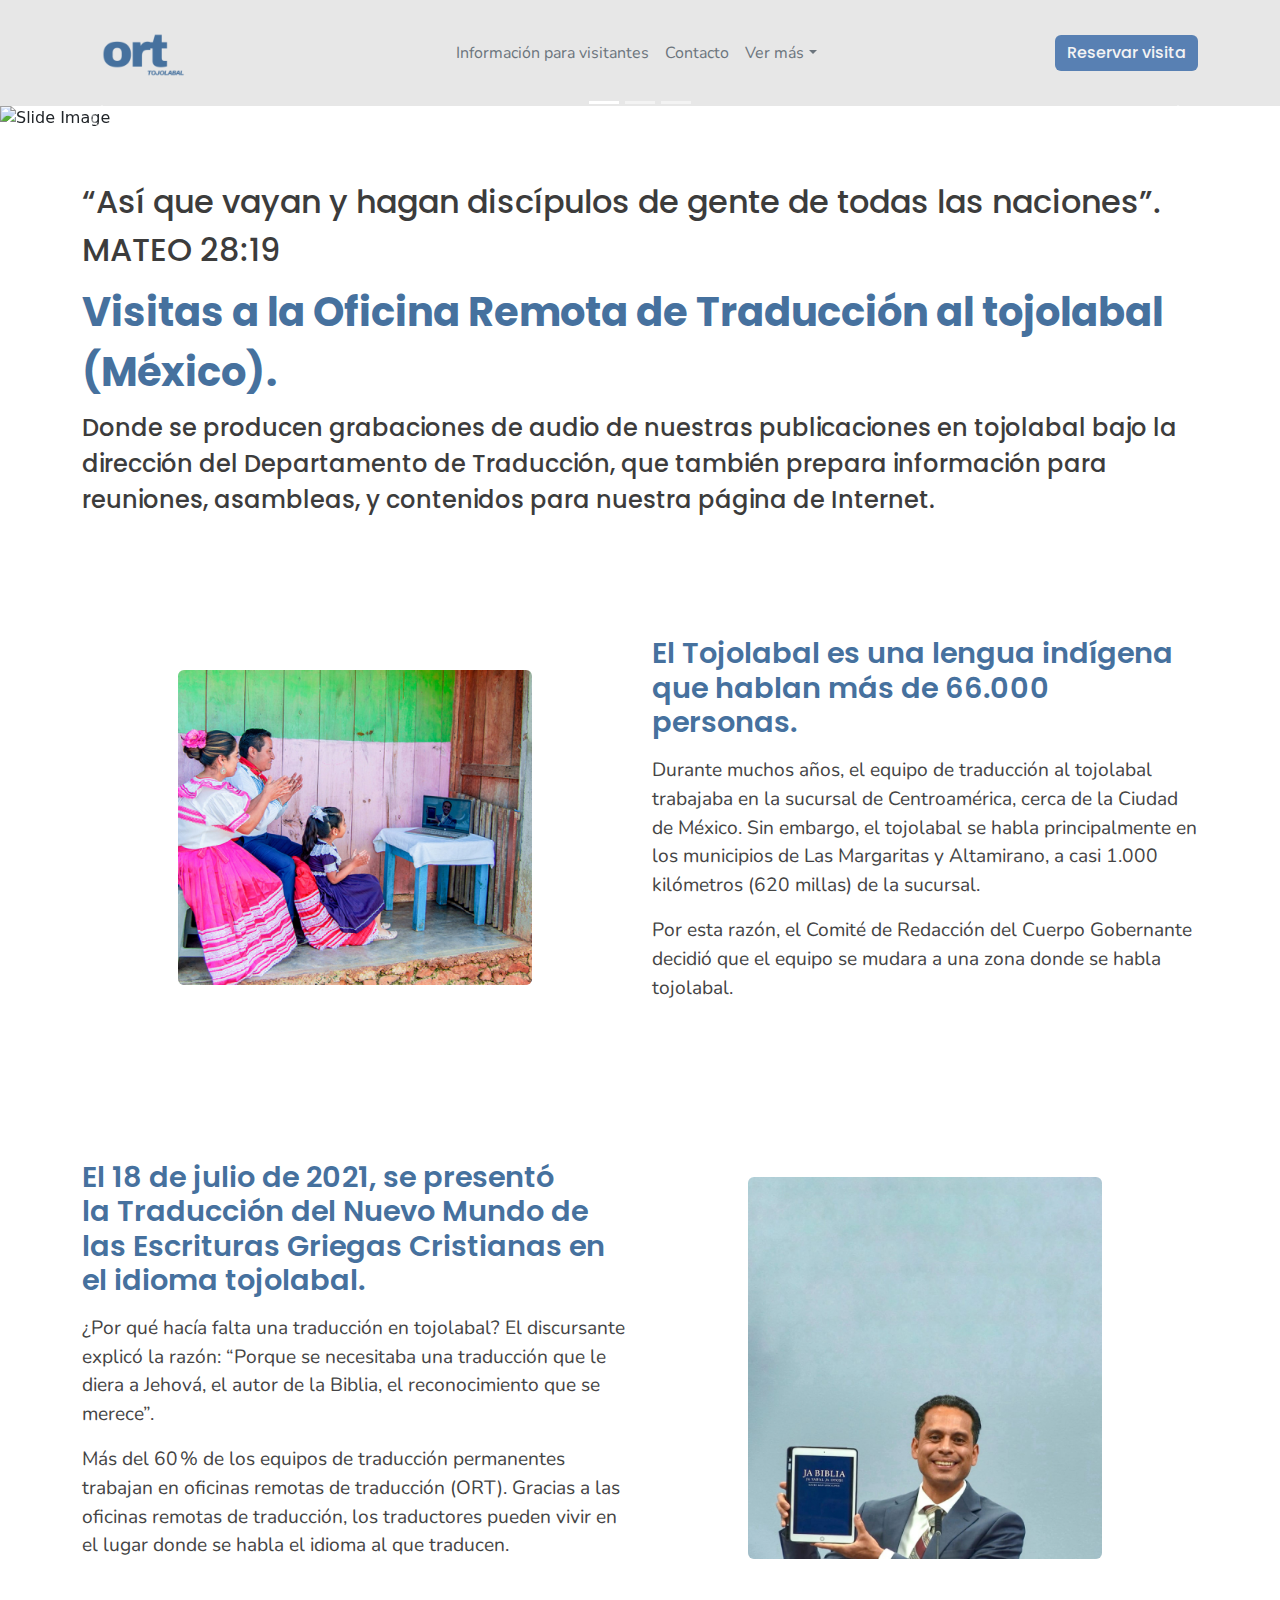
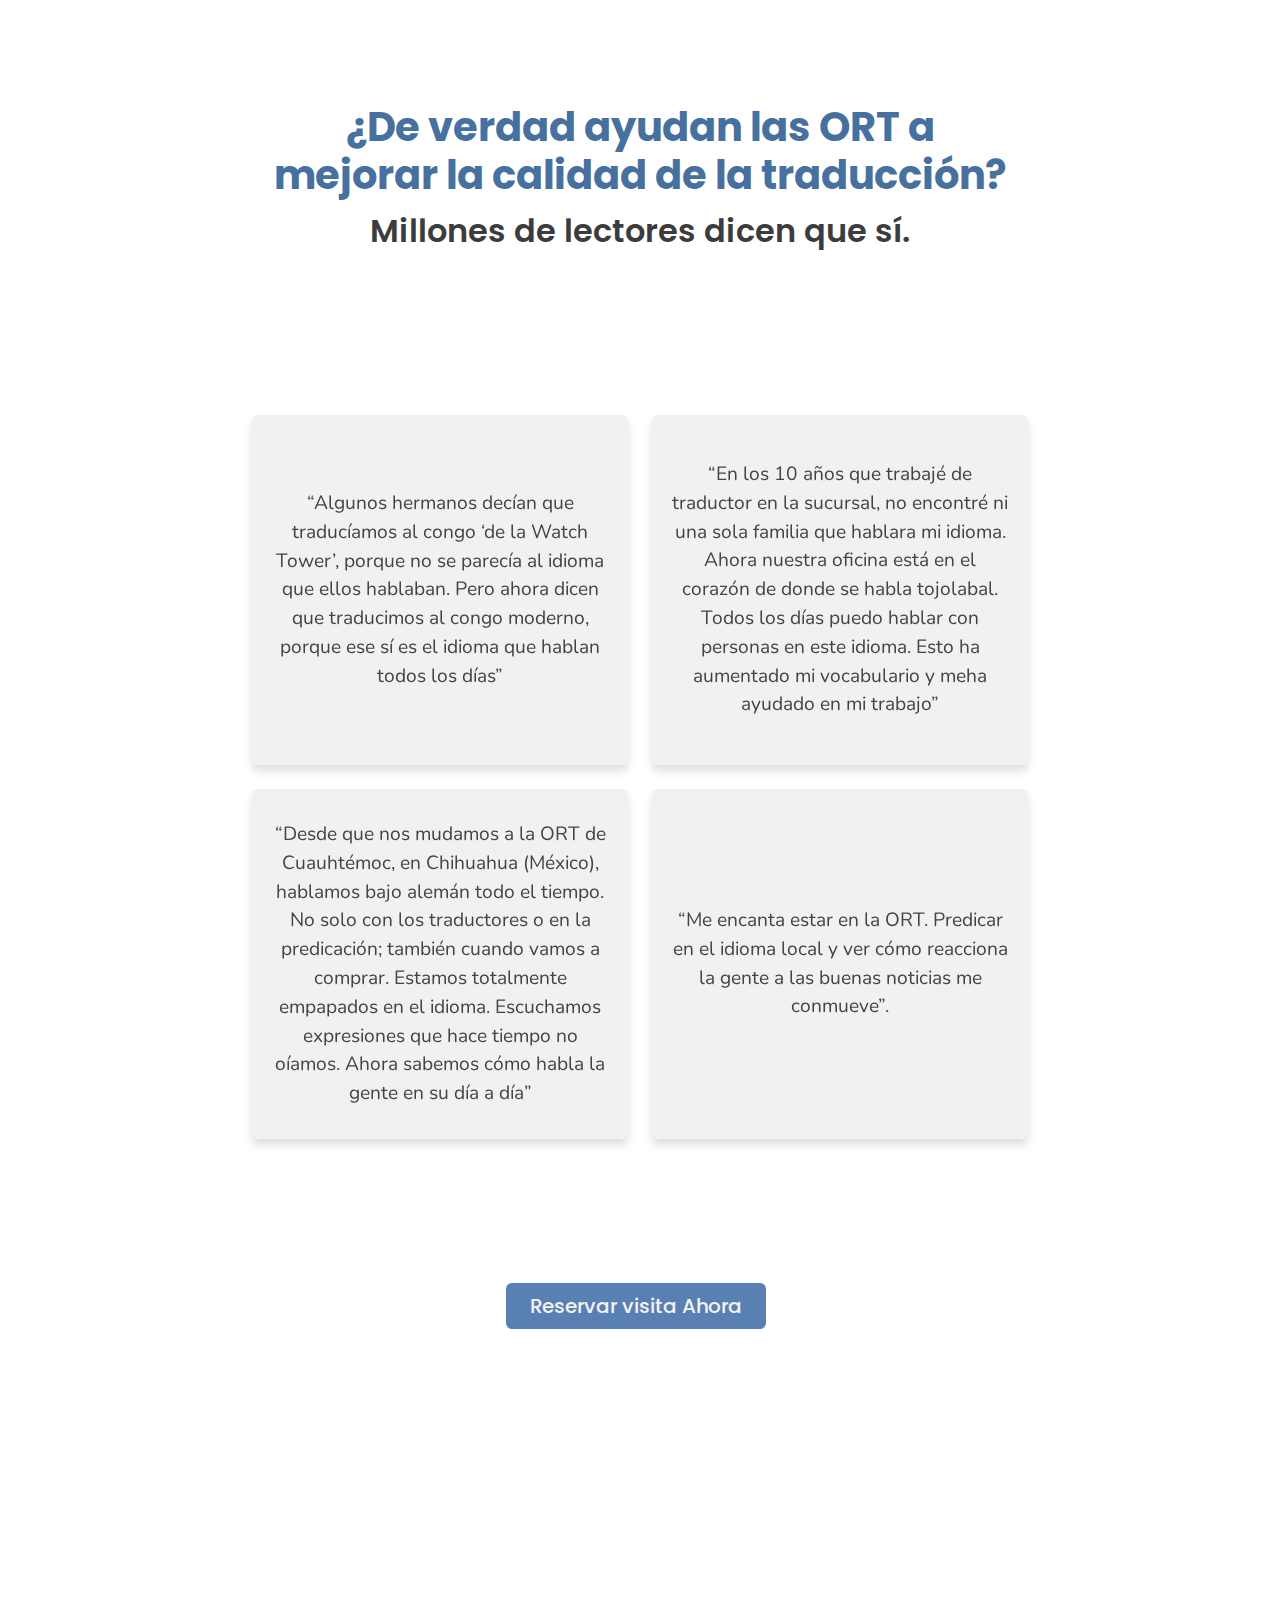
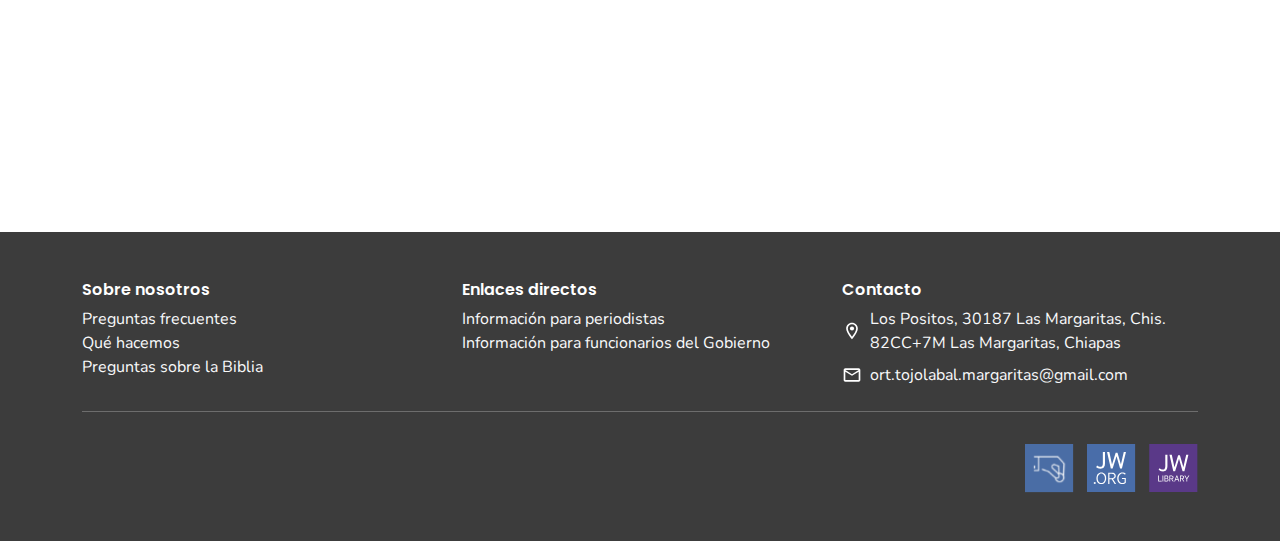
==== index.html @ 7aea8c4b "Add files via upload" ====
<!DOCTYPE html>
<html data-bs-theme="light" lang="es-mx">

<head>
    <meta charset="utf-8">
    <meta name="viewport" content="width=device-width, initial-scale=1.0, shrink-to-fit=no">
    <title>ort-tojolabal</title>
    <link rel="stylesheet" href="assets/bootstrap/css/bootstrap.min.css">
    <link rel="stylesheet" href="assets/css/Hero-Clean-images.css">
    <link rel="stylesheet" href="assets/css/Lightbox-Gallery-baguetteBox.min.css">
    <link rel="stylesheet" href="assets/css/Navbar-Centered-Links-icons.css">
    <link rel="stylesheet" href="assets/css/style.css">
    <link rel="preconnect" href="https://fonts.googleapis.com">
    <link rel="preconnect" href="https://fonts.gstatic.com" crossorigin>
    <link href="https://fonts.googleapis.com/css2?family=Poppins&display=swap" rel="stylesheet">
    <link href="https://fonts.googleapis.com/css2?family=Nunito:ital,wght@0,200..1000;1,200..1000&display=swap" rel="stylesheet">
</head>

<body>

    <nav class="navbar navbar-expand-lg navbar-light" style="background-color: #e7e7e7;">
        <div class="container">
            <a class="navbar-brand d-flex align-items-center" href="index.html">
                <img src="assets/img/logotj.png" alt="" width="120" height="80">
            </a>
            <button data-bs-toggle="collapse" class="navbar-toggler" data-bs-target="#navcol-3">
                <span class="visually-hidden">Toggle navigation</span>
                <span class="navbar-toggler-icon"></span>
            </button>
            <div class="collapse navbar-collapse" id="navcol-3">
                <ul class="navbar-nav mx-auto">
                    <li class="nav-item">
                        <a class="nav-link text-secondary" href="informacion.html">Información para visitantes</a>
                    </li>
                    <li class="nav-item"><a class="nav-link text-secondary" href="#contacto">Contacto</a></li>
                    <li class="nav-item dropdown"><a class="dropdown-toggle nav-link text-secondary" aria-expanded="false" data-bs-toggle="dropdown" href="mas.html">Ver más</a>
                        <div class="dropdown-menu">
                            <a class="dropdown-item text-secondary" href="mas.html">Fotos</a>
                            <a class="dropdown-item text-secondary" href="mas.html">Videos</a>
                        </div>
                    </li>
                    
                </ul>
                <a class="btn btn-primary btncss" role="button" href="https://forms.gle/vn2BjQ1gZtzSnFsu7">Reservar visita</a>
            </div>
        </div>
    </nav>

    <div class="carousel slide" data-bs-ride="false" id="carousel-1">
        <div class="carousel-inner">
            <div class="carousel-item active"><img class="w-100 d-block" src="assets/img/banner.svg" alt="Slide Image"></div>
            <div class="carousel-item"><img class="w-100 d-block" src="assets/img/banner3.svg" alt="Slide Image"></div>
            <div class="carousel-item"><img class="w-100 d-block" src="assets/img/banner2.svg" alt="Slide Image"></div>
        </div>
        <div>
            <a class="carousel-control-prev" href="#carousel-1" role="button" data-bs-slide="prev">
                <span class="carousel-control-prev-icon"></span>
                <span class="visually-hidden">Previous</span></a>
                <a class="carousel-control-next" href="#carousel-1" role="button" data-bs-slide="next">
                    <span class="carousel-control-next-icon"></span>
                    <span class="visually-hidden">Next</span>
                </a>
            </div>
        <div class="carousel-indicators">
            <button type="button" data-bs-target="#carousel-1" data-bs-slide-to="0" class="active"></button> 
            <button type="button" data-bs-target="#carousel-1" data-bs-slide-to="1"></button> 
            <button type="button" data-bs-target="#carousel-1" data-bs-slide-to="2"></button>
        </div>
    </div>

    <section class="py-4 py-xl-5">
        <div class="container">
            <div class="text-center">
                <p class="mb-2 txt2" style="text-align: left;">“Así que vayan y hagan discípulos de gente de todas las naciones”. MATEO 28:19</p>
                <p class="mb-2 texto1" style="text-align: left;">Visitas a la Oficina Remota de Traducción al tojolabal (México).</p>
                <p class="mb-2 txt3" style="text-align: left;">Donde se producen grabaciones de audio de nuestras publicaciones en tojolabal bajo la dirección del Departamento de Traducción, que también prepara información para reuniones, asambleas, y contenidos para nuestra página de Internet.</p>
            </div>
        </div>
    </section>

    <div class="container">
        <div class="row gy-4 gy-md-0">
            <div class="col-md-6">
                <div class="p-xl-5 m-xl-5">
                    <img class="rounded img-fluid w-100 fit-cover" style="min-height: 300px;" src="assets/img/img1.jpg">
                </div>
            </div>
            <div class="col-md-6 d-md-flex align-items-md-center">
                <div>
                    <h2 class="parr1">El Tojolabal es una lengua indígena que hablan más de 66.000 personas.</h2>
                    <p class="my-3 parr2">Durante muchos años, el equipo de traducción al tojolabal trabajaba en la sucursal de Centroamérica, cerca de la Ciudad de México. Sin embargo, el tojolabal se habla principalmente en los municipios de Las Margaritas y Altamirano, a casi 1.000 kilómetros (620 millas) de la sucursal.</p>
                    <p class="my-3 parr2">Por esta razón, el Comité de Redacción del Cuerpo Gobernante decidió que el equipo se mudara a una zona donde se habla tojolabal.</p>
                </div>
            </div>
        </div>
    </div>

    <div class="container">
        <div class="row gy-4 gy-md-0">
            <div class="col-md-6 d-md-flex align-items-md-center">
                <div>
                    <h2 class="parr1">El 18 de julio de 2021, se presentó la&nbsp;Traducción del Nuevo Mundo de las Escrituras Griegas Cristianas&nbsp;en el idioma tojolabal.</h2>
                    <p class="my-3 parr2">¿Por qué hacía falta una traducción en tojolabal? El discursante explicó la razón: “Porque se necesitaba una traducción que le diera a Jehová, el autor de la Biblia, el reconocimiento que se merece”.</p>
                    <p class="my-3 parr2">Más del 60 % de los equipos de traducción permanentes trabajan en oficinas remotas de traducción (ORT). Gracias a las oficinas remotas de traducción, los traductores pueden vivir en el lugar donde se habla el idioma al que traducen.</p>
                </div>
            </div>
            <div class="col-md-6">
                <div class="p-xl-5 m-xl-5">
                    <img class="rounded img-fluid w-100 fit-cover" style="min-height: 300px;" src="assets/img/img2.jpg">
                </div>
            </div>
        </div>
    </div>

    <section class="position-relative py-4 py-xl-5">
        <div class="container">
            <div class="row mb-5">
                <div class="col-md-8 text-center mx-auto">
                    <h2 class="texto1">¿De verdad ayudan las ORT a mejorar la calidad de la traducción?</h2>
                    <p class="subt1">Millones de lectores dicen que sí.</p>
                </div>
            </div>
        </div>
    </section>

    <div class="container d-flex flex-column align-items-center py-4 py-xl-5">
        <div class="row gy-4 row-cols-1 row-cols-md-2 w-100" style="max-width: 800px;">
            <div class="col order-md-first">
                <div class="card">
                    <div class="card-body">
                        <p class="card-text txtcard position-relative top-50 start-50 translate-middle">“Algunos hermanos decían que traducíamos al congo ‘de la Watch Tower’, porque no se parecía al idioma que ellos hablaban. Pero ahora dicen que traducimos al congo moderno, porque ese sí es el idioma que hablan todos los días”</p>
                    </div>
                </div>
            </div>
            <div class="col d-md-flex order-first justify-content-md-start align-items-md-end order-md-1">
                <div class="card">
                    <div class="card-body">
                        <p class="card-text txtcard position-relative top-50 start-50 translate-middle">“En los 10 años que trabajé de traductor en la sucursal, no encontré ni una sola familia que hablara mi idioma. Ahora nuestra oficina está en el corazón de donde se habla tojolabal. Todos los días puedo hablar con personas en este idioma. Esto ha aumentado mi vocabulario y meha ayudado en mi trabajo”</p>
                    </div>
                </div>
            </div>
            <div class="col order-md-2">
                <div class="card">
                    <div class="card-body">
                        <p class="card-text txtcard position-relative top-50 start-50 translate-middle">“Desde que nos mudamos a la ORT de Cuauhtémoc, en Chihuahua (México), hablamos bajo alemán todo el tiempo. No solo con los traductores o en la predicación; también cuando vamos a comprar. Estamos totalmente empapados en el idioma. Escuchamos expresiones que hace tiempo no oíamos. Ahora sabemos cómo habla la gente en su día a día”</p>
                    </div>
                </div>
            </div>
            <div class="col order-md-2">
                <div class="card">
                    <div class="card-body">
                        <p class="card-text txtcard position-relative top-50 start-50 translate-middle">“Me encanta estar en la ORT. Predicar en el idioma local y ver cómo reacciona la gente a las buenas noticias me conmueve”.</p>
                    </div>
                </div>
            </div>
        </div>
    </div>

    <section class="py-4 py-xl-5">
        <div class="container">
            <div class="text-center p-4 p-lg-5">
                <a class="btn btn-primary fs-5 me-2 py-2 px-4 btncss" role="button" href="https://forms.gle/vn2BjQ1gZtzSnFsu7">Reservar visita Ahora</a>
            </div>
        </div>
    </section>
    
    <iframe src="https://www.google.com/maps/embed?pb=!1m18!1m12!1m3!1d3829.045175437023!2d-91.98088482459173!3d16.320635832657917!2m3!1f0!2f0!3f0!3m2!1i1024!2i768!4f13.1!3m3!1m2!1s0x858d25b624fb3589%3A0xff33d7f2690a8cc7!2sJw.%20Org%20Centro%20de%20traducci%C3%B3n%20remota!5e0!3m2!1ses-419!2smx!4v1721771677717!5m2!1ses-419!2smx" width="100%" height="400" style="border:0;" allowfullscreen="" loading="lazy" referrerpolicy="no-referrer-when-downgrade"></iframe>

    <footer id="contacto" style="background-color: #3C3C3C;" class="text-white">
        <div class="container py-4 py-lg-5">
            <div class="row row-cols-1 row-cols-lg-3">
                <div class="col">
                    <h3 class="fs-6 ft">Sobre nosotros</h3>
                    <ul class="list-unstyled">
                        <li><a class="link-light" href="https://www.jw.org/es/testigos-de-jehov%C3%A1/preguntas-frecuentes/">Preguntas frecuentes</a></li>
                        <li><a class="link-light" href="https://www.jw.org/es/testigos-de-jehov%C3%A1/qui%C3%A9nes-somos-y-qu%C3%A9-hacemos/">Qué hacemos</a></li>
                        <li><a class="link-light" href="https://www.jw.org/es/ense%C3%B1anzas-b%C3%ADblicas/preguntas/">Preguntas sobre la&nbsp;Biblia</a></li>
                    </ul>
                </div>
                <div class="col">
                    <h3 class="fs-6 ft">Enlaces directos</h3>
                    <ul class="list-unstyled">
                        <li><a class="link-light" href="https://www.jw.org/es/informacion-para-periodistas/">Información para periodistas</a></li>
                        <li><a class="link-light" href="https://www.jw.org/es/legal/">Información para funcionarios del Gobierno</a></li>
                    </ul>
                </div>
                <div class="col">
                    <h3 class="fs-6 ft">Contacto</h3>
                    <div class="d-flex align-items-center mb-2">
                        <span class="d-flex justify-content-center align-items-center me-2 ">
                            <svg xmlns="http://www.w3.org/2000/svg" height="1em" viewBox="0 0 24 24" width="1em" fill="currentColor" class="fs-5">
                                <path d="M0 0h24v24H0V0z" fill="none"></path>
                                <path d="M12 2C8.13 2 5 5.13 5 9c0 5.25 7 13 7 13s7-7.75 7-13c0-3.87-3.13-7-7-7zM7 9c0-2.76 2.24-5 5-5s5 2.24 5 5c0 2.88-2.88 7.19-5 9.88C9.92 16.21 7 11.85 7 9z"></path>
                                <circle cx="12" cy="9" r="2.5"></circle>
                            </svg>
                        </span>
                        <a class="text-align link-light" href="https://maps.app.goo.gl/HFKCxV1KkZRqvtg29">Los Positos, 30187 Las Margaritas, Chis.<br>82CC+7M Las Margaritas, Chiapas</a>
                    </div>
                    <div class="d-flex align-items-center mb-2">
                        <span class="d-flex justify-content-center align-items-center me-2">
                            <svg xmlns="http://www.w3.org/2000/svg" height="1em" viewBox="0 0 24 24" width="1em" fill="currentColor" class="fs-5">
                                <path d="M0 0h24v24H0V0z" fill="none"></path>
                                <path d="M22 6c0-1.1-.9-2-2-2H4c-1.1 0-2 .9-2 2v12c0 1.1.9 2 2 2h16c1.1 0 2-.9 2-2V6zm-2 0l-8 5-8-5h16zm0 12H4V8l8 5 8-5v10z"></path>
                            </svg>
                        </span>
                        <a class="text-align link-light" href="#">ort.tojolabal.margaritas@gmail.com</a>
                    </div>
                </div>
            </div>
            <hr>
            <div class="d-flex justify-content-end align-items-center pt-3">
                <ul class="list-inline mb-0">
                    <li class="list-inline-item"><a href="https://donate.jw.org/ui/S/donate-home.html#/donate"><img src="assets/img/Donete.svg"></a></li>
                    <li class="list-inline-item"><a href="https://www.jw.org/es/"><img src="assets/img/JW.svg"></a></li>
                    <li class="list-inline-item"><a href="https://www.jw.org/es/ayuda-en-l%C3%ADnea/jw-library/"><img src="assets/img/jwL.svg"></a></li>
                </ul>
            </div>
        </div>
    </footer>

    <script src="assets/js/jquery.min.js"></script>
    <script src="assets/bootstrap/js/bootstrap.min.js"></script>
    <script src="assets/js/Lightbox-Gallery-baguetteBox.min.js"></script>
    <script src="assets/js/Lightbox-Gallery.js"></script>
</body>

</html>
---- assets/css/Hero-Clean-images.css ----
.fit-cover {
  object-fit: cover;
}

a {
  text-decoration: none;
  font-family: "Nunito", sans-serif;
  font-optical-sizing: auto;
  font-weight: 400;
  font-style: normal;
}
---- assets/css/Navbar-Centered-Links-icons.css ----
.bs-icon {
  --bs-icon-size: .75rem;
  display: flex;
  flex-shrink: 0;
  justify-content: center;
  align-items: center;
  font-size: var(--bs-icon-size);
  width: calc(var(--bs-icon-size) * 2);
  height: calc(var(--bs-icon-size) * 2);
  color: var(--bs-primary);
}

.bs-icon-xs {
  --bs-icon-size: 1rem;
  width: calc(var(--bs-icon-size) * 1.5);
  height: calc(var(--bs-icon-size) * 1.5);
}

.bs-icon-sm {
  --bs-icon-size: 1rem;
}

.bs-icon-md {
  --bs-icon-size: 1.5rem;
}

.bs-icon-lg {
  --bs-icon-size: 2rem;
}

.bs-icon-xl {
  --bs-icon-size: 2.5rem;
}

.bs-icon.bs-icon-primary {
  color: var(--bs-white);
  background: var(--bs-primary);
}

.bs-icon.bs-icon-primary-light {
  color: var(--bs-primary);
  background: rgba(var(--bs-primary-rgb), .2);
}

.bs-icon.bs-icon-semi-white {
  color: var(--bs-primary);
  background: rgba(255, 255, 255, .5);
}

.bs-icon.bs-icon-rounded {
  border-radius: .5rem;
}

.bs-icon.bs-icon-circle {
  border-radius: 50%;
}
---- assets/css/style.css ----
.texto1{
    font-family: "Poppins", sans-serif;
    font-weight: bold;
    font-style: normal;
    color: #46719E;
    font-size: 2.5rem;
}

.btncss{
    background-color: #5880B3;
    color: #F3F3F3;
    font-family: "Poppins", sans-serif;
    font-weight: 500;
    font-style: normal;
    border: none;
}

.txt2{
    font-family: "Poppins", sans-serif;
    font-weight: 500;
    font-style: normal;
    color: #3C3C3C;
    font-size: 2.0rem;
}

.txt3{
    font-family: "Poppins", sans-serif;
    font-weight: 500;
    font-style: normal;
    color: #3C3C3C;
    font-size: 1.5rem; 
}

.parr1{
    font-family: "Poppins", sans-serif;
    font-weight: 600;
    font-style: normal;
    color: #46719E;
    font-size: 1.8rem;
}

.parr2{
    font-family: "Nunito", sans-serif;
    font-optical-sizing: auto;
    font-weight: 400;
    font-style: normal;
    color: #444444;
    font-size: 1.2rem;
}

.parr3{
    font-family: "Nunito", sans-serif;
    font-optical-sizing: auto;
    font-weight: 400;
    font-style: normal;
    color: #444444;
    font-size: 1.6rem;
}

.subt1{
    font-family: "Poppins", sans-serif;
    font-weight: 600;
    font-style: normal;
    color: #3C3C3C;
    font-size: 2.0rem;
}


.txtcard{
    text-align: center;
    font-family: "Nunito", sans-serif;
    font-optical-sizing: auto;
    font-weight: 400;
    font-style: normal;
    color: #444444;
    font-size: 1.2rem;
}

.card{
    background-color: #F1F1F1;
    border: none;
    filter: drop-shadow(0px 6px 4px #00000020);
    height: 350px;
}

li{
    font-family: "Nunito", sans-serif;
    font-optical-sizing: auto;
    font-weight: 400;
    font-style: normal;
    color: #444444;
    font-size: 1.0rem;
}

.clr{
    color: #46719E;
    font-weight: 600;
}

.ft{
    font-family: "Poppins", sans-serif;
    font-weight: 600;
    font-style: normal;
}

.accordion-button{
    font-family: "Poppins", sans-serif;
    font-weight: 500;
    font-style: normal;
    color: #46719E;
    font-size: 1.2rem;
}

.pcss{
    font-family: "Nunito", sans-serif;
    font-optical-sizing: auto;
    font-weight: 400;
    font-style: normal;
    color: #444444;
    font-size: 1.2rem;
}
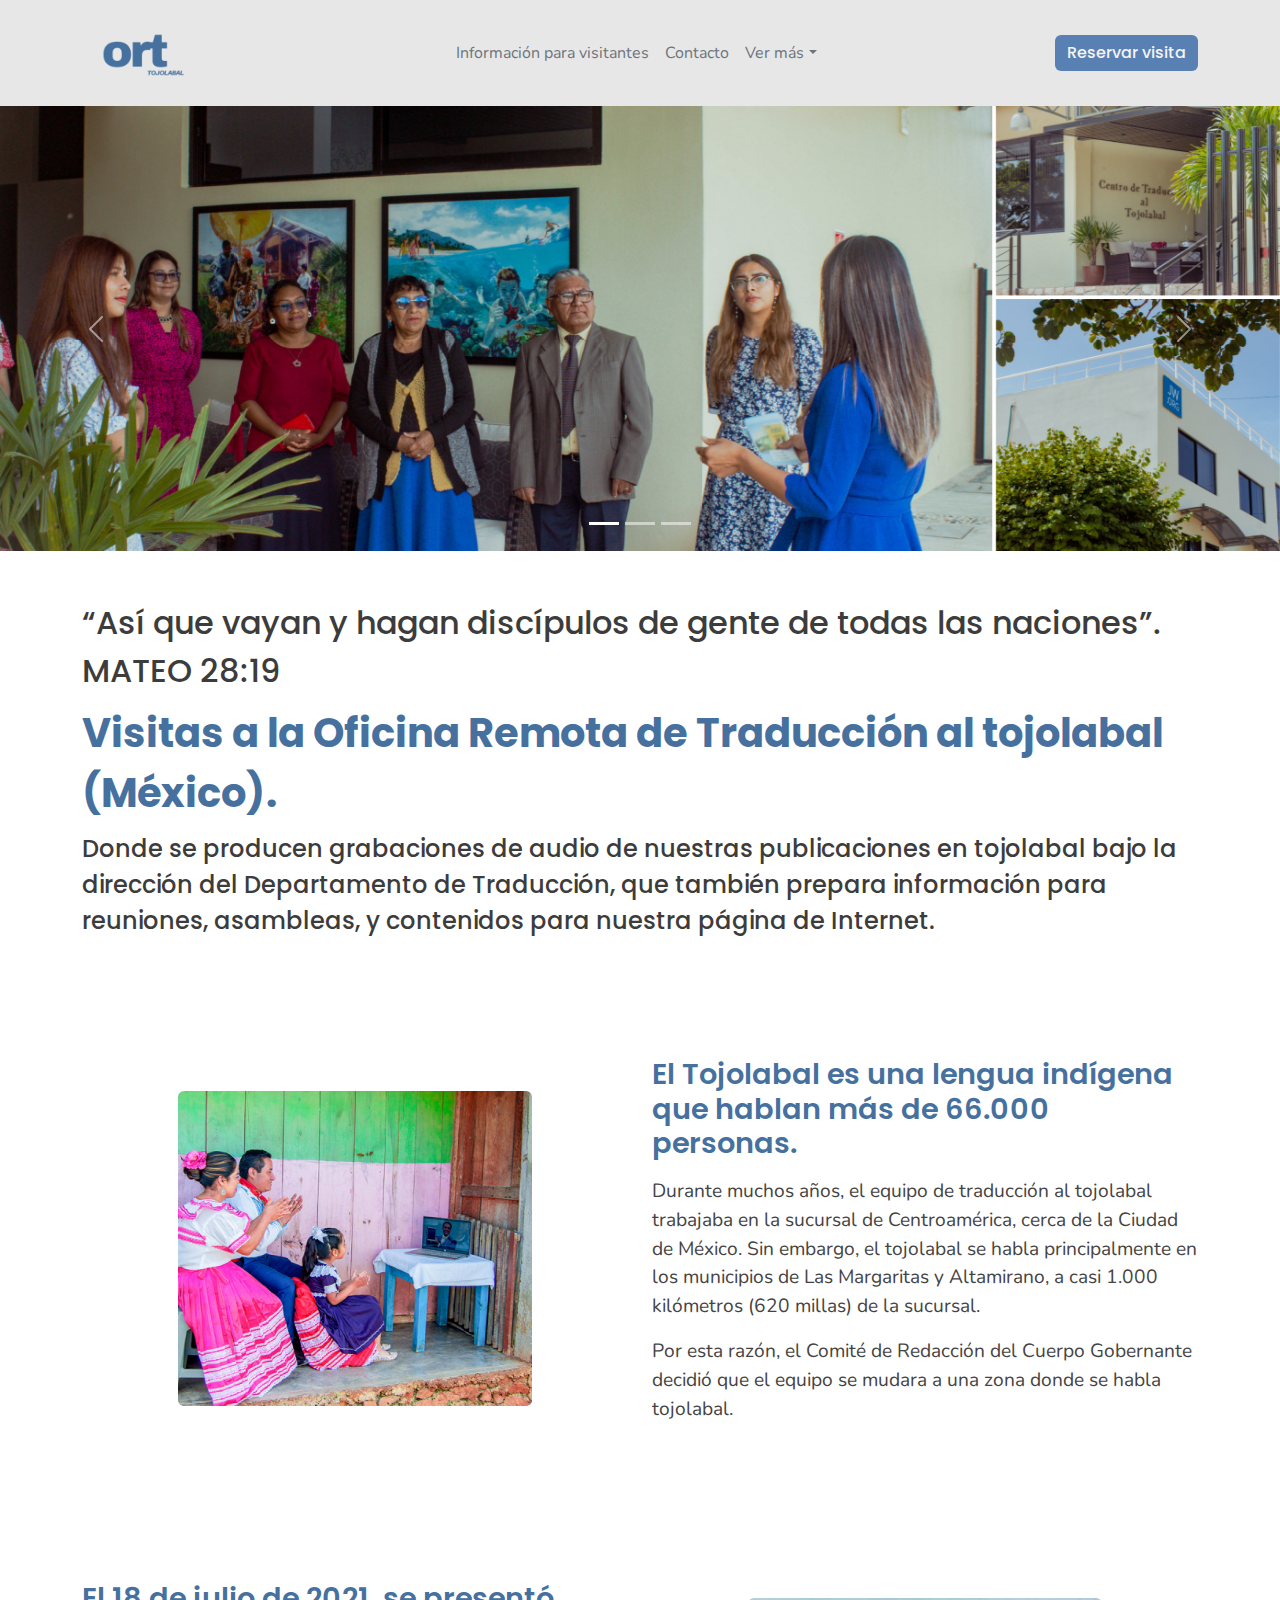
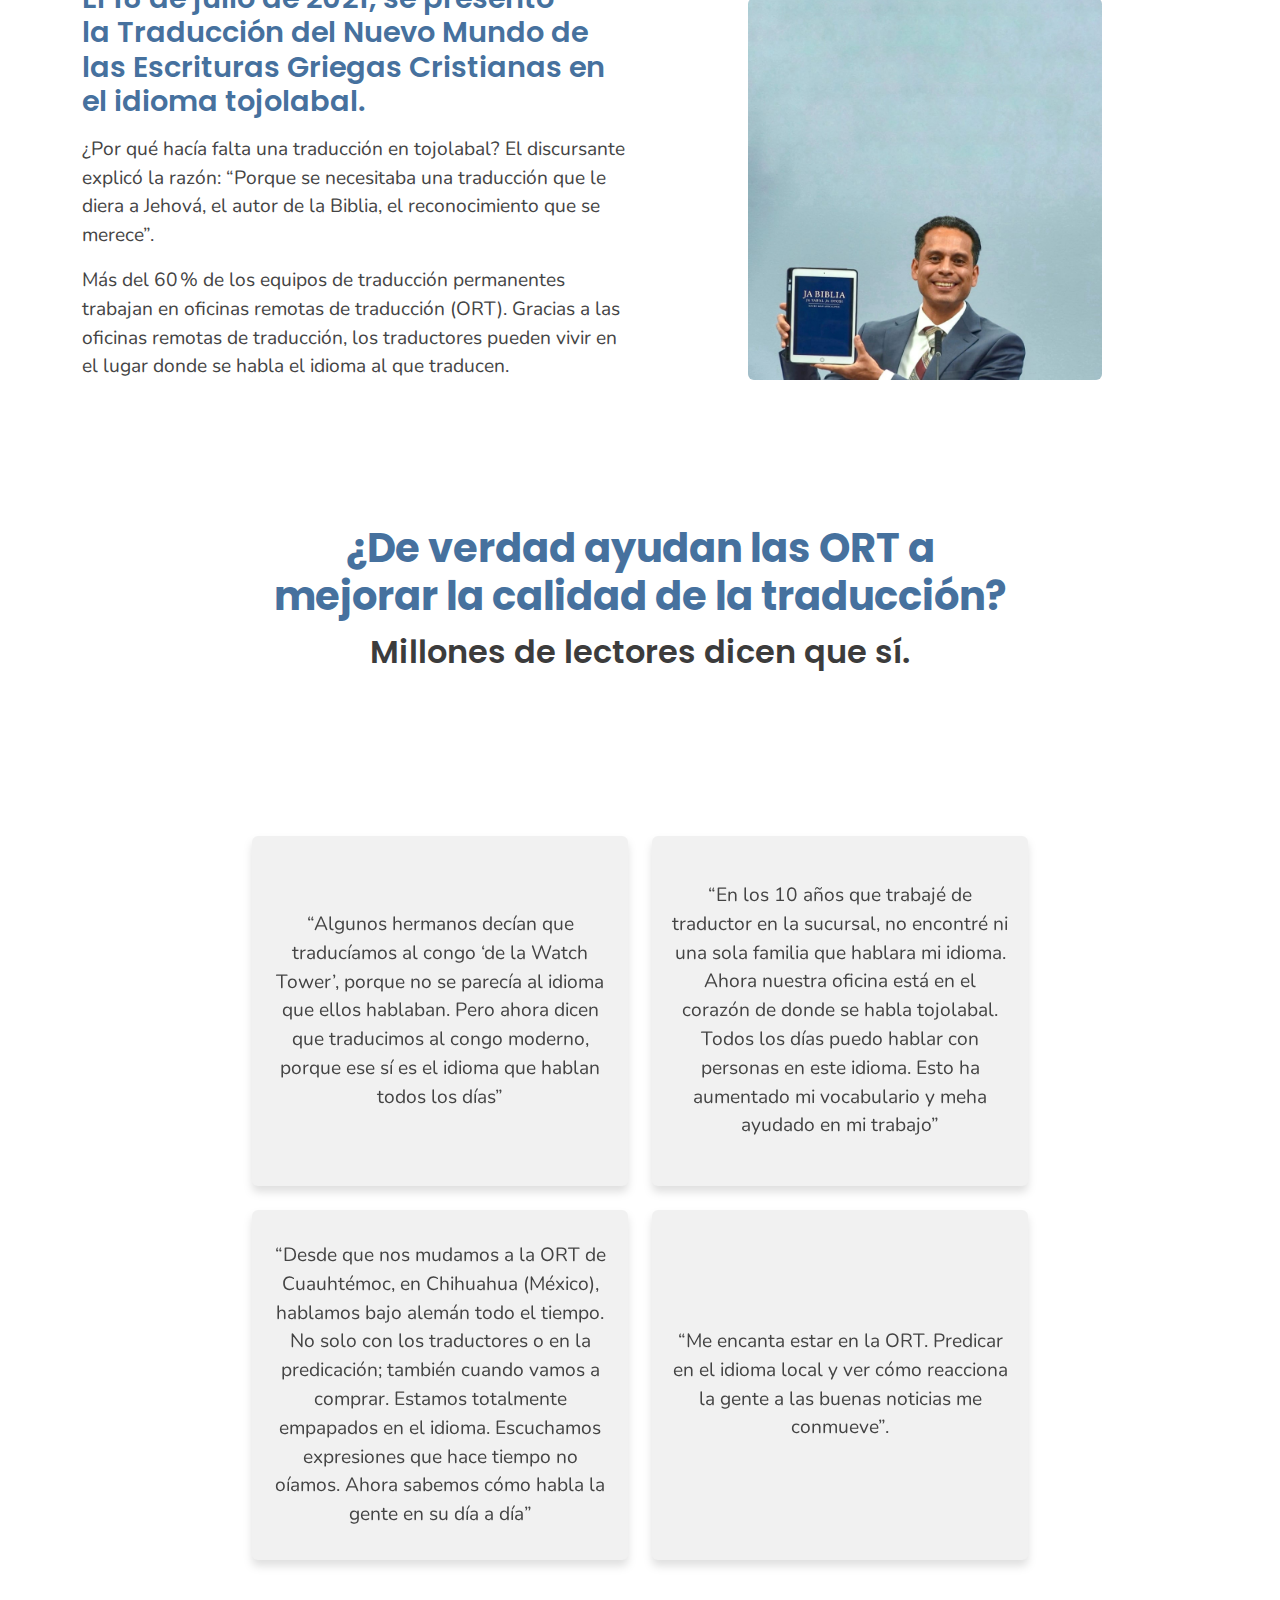
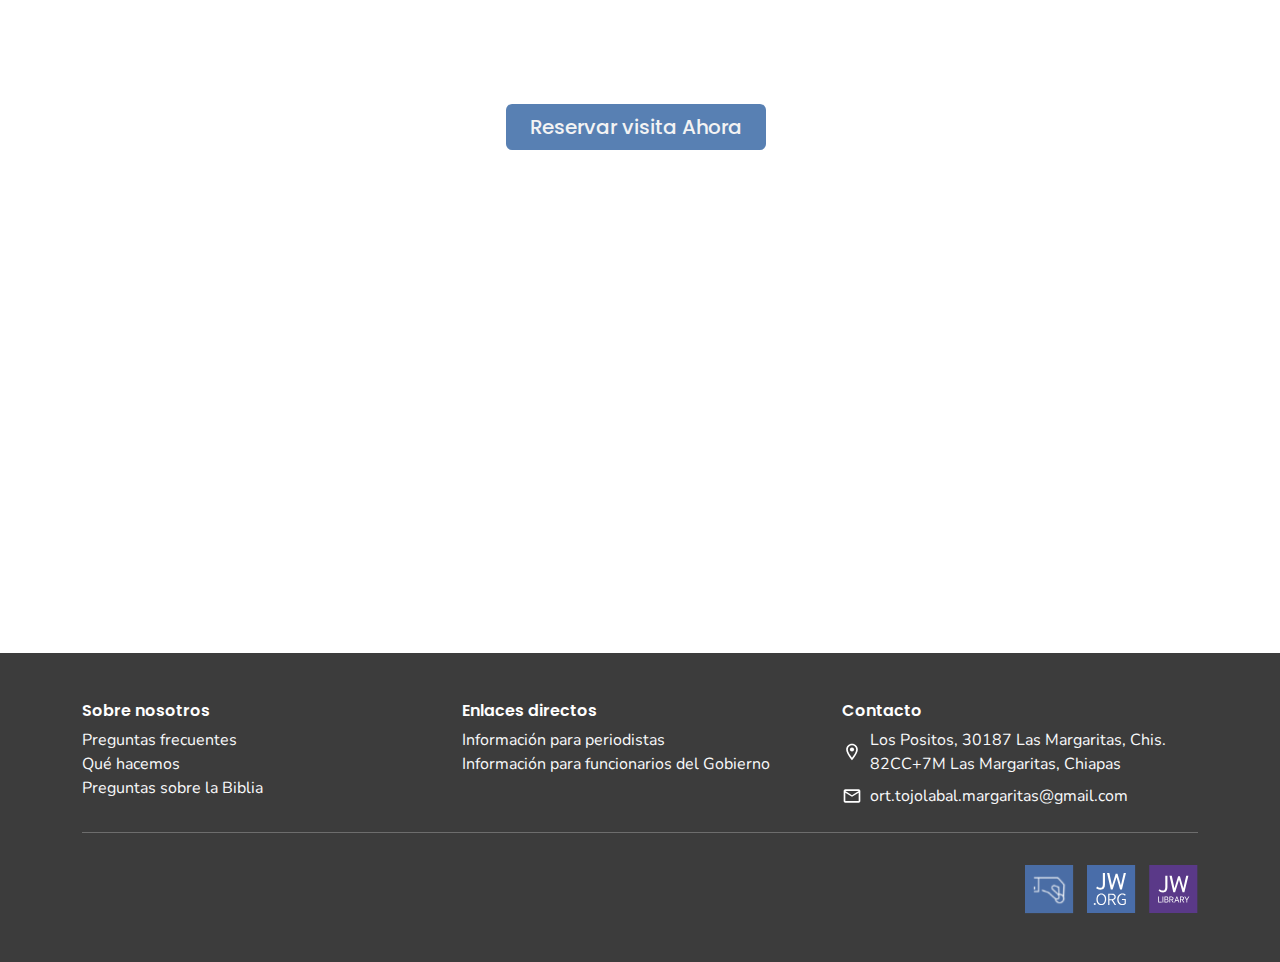
==== commit a71f3e7a: "Update index.html" ====
--- a/index.html
+++ b/index.html
@@ -48,9 +48,9 @@
 
     <div class="carousel slide" data-bs-ride="false" id="carousel-1">
         <div class="carousel-inner">
-            <div class="carousel-item active"><img class="w-100 d-block" src="assets/img/banner.svg" alt="Slide Image"></div>
-            <div class="carousel-item"><img class="w-100 d-block" src="assets/img/banner3.svg" alt="Slide Image"></div>
-            <div class="carousel-item"><img class="w-100 d-block" src="assets/img/banner2.svg" alt="Slide Image"></div>
+            <div class="carousel-item active"><img class="w-100 d-block" src="assets/img/banner.jpg" alt="Slide Image"></div>
+            <div class="carousel-item"><img class="w-100 d-block" src="assets/img/banner3.jpg" alt="Slide Image"></div>
+            <div class="carousel-item"><img class="w-100 d-block" src="assets/img/banner2.jpg" alt="Slide Image"></div>
         </div>
         <div>
             <a class="carousel-control-prev" href="#carousel-1" role="button" data-bs-slide="prev">
@@ -224,4 +224,4 @@
     <script src="assets/js/Lightbox-Gallery.js"></script>
 </body>
 
-</html>+</html>
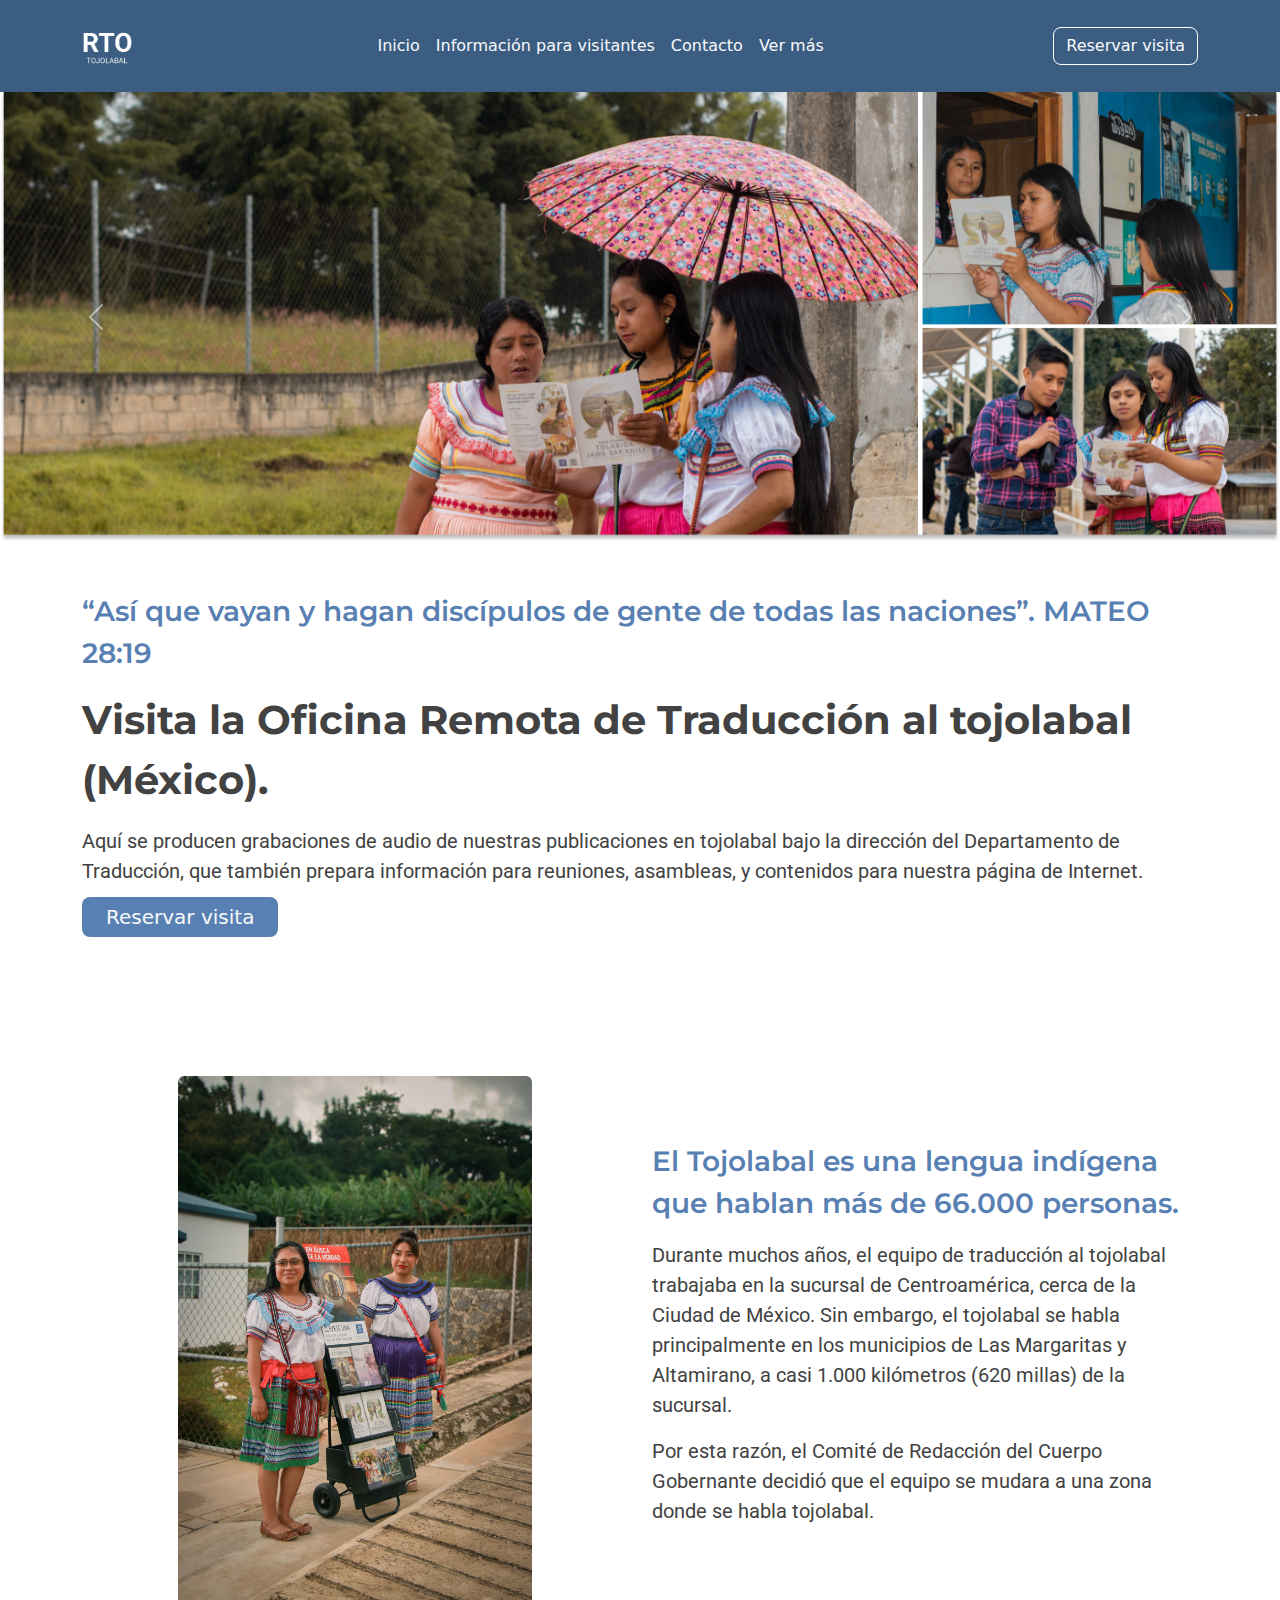
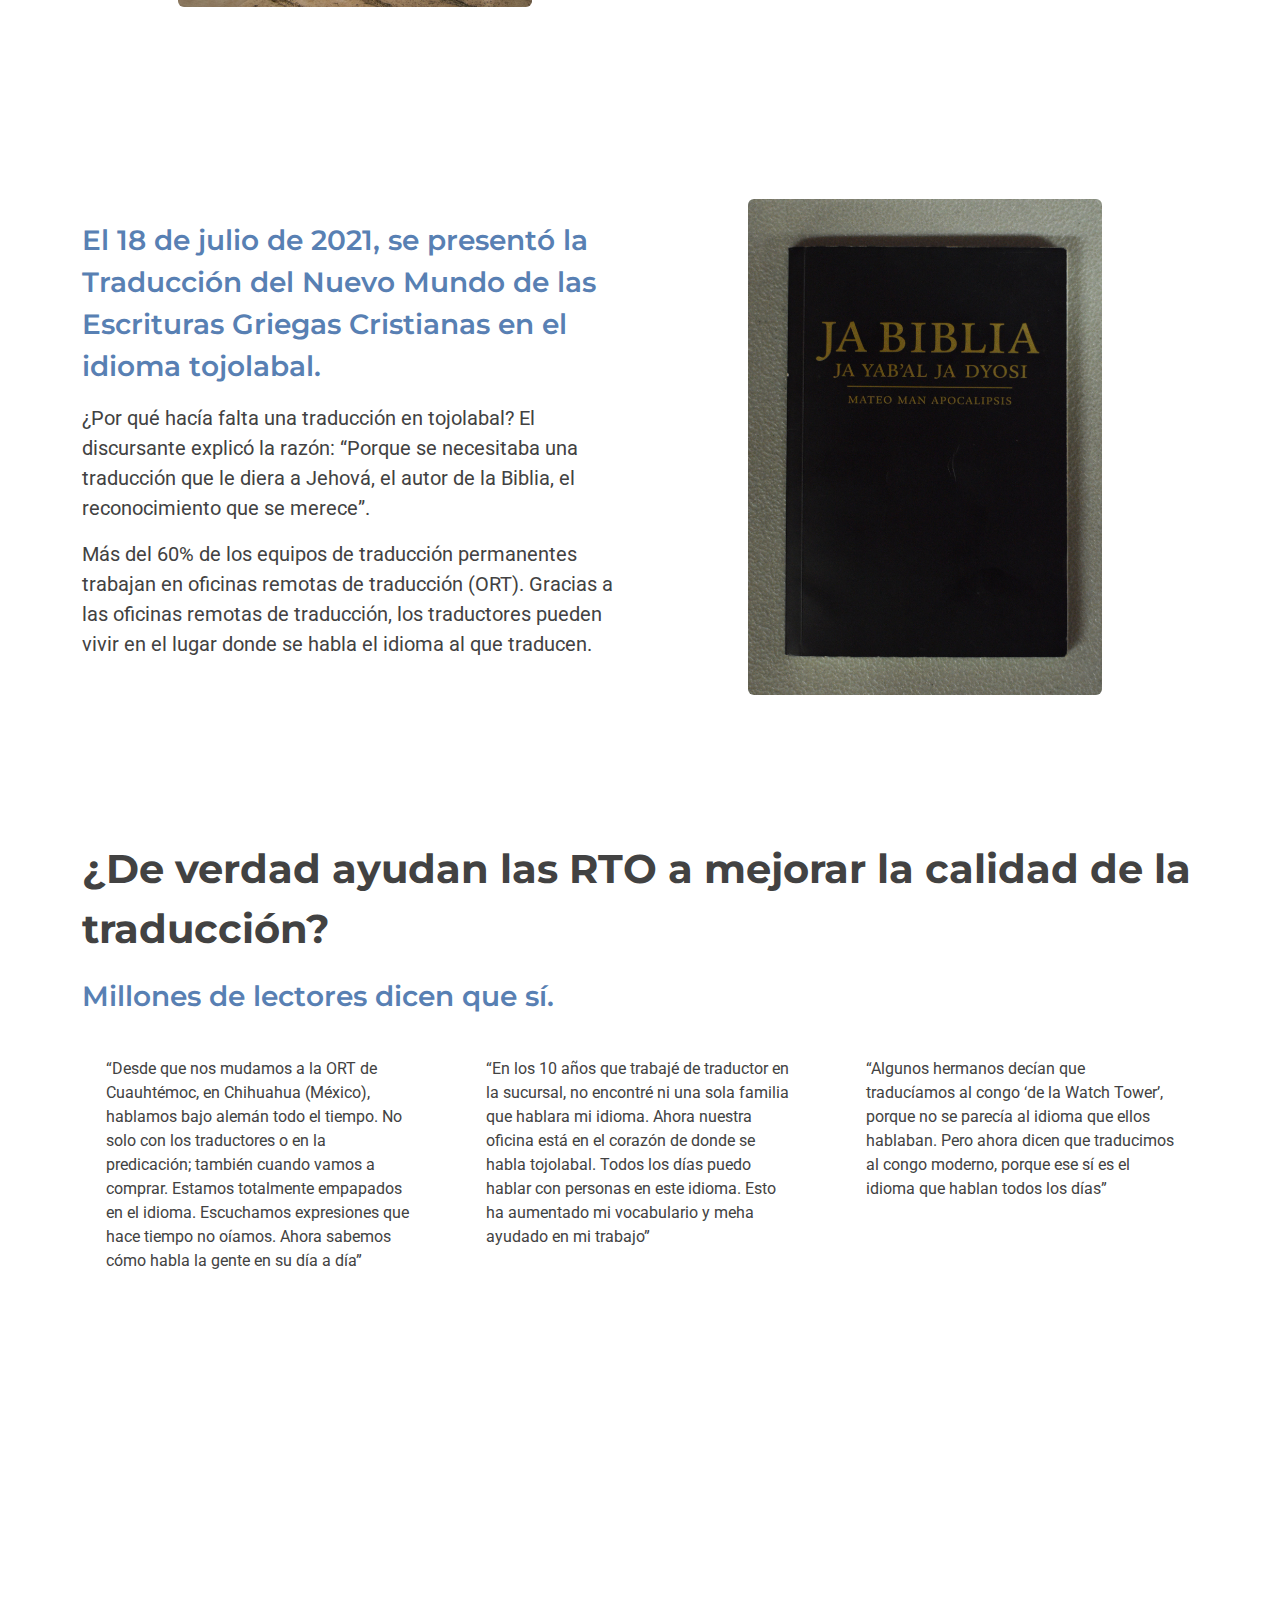
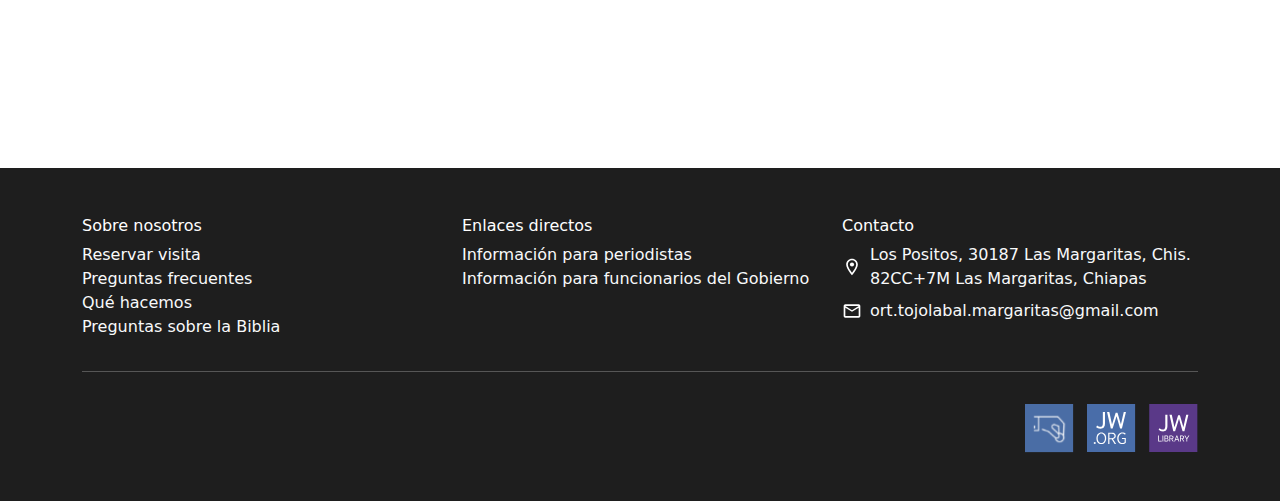
==== commit 7598d0e4: "Add files via upload" ====
--- a/index.html
+++ b/index.html
@@ -4,24 +4,20 @@
 <head>
     <meta charset="utf-8">
     <meta name="viewport" content="width=device-width, initial-scale=1.0, shrink-to-fit=no">
-    <title>ort-tojolabal</title>
+    <title>RTOtojolabal</title>
     <link rel="stylesheet" href="assets/bootstrap/css/bootstrap.min.css">
-    <link rel="stylesheet" href="assets/css/Hero-Clean-images.css">
-    <link rel="stylesheet" href="assets/css/Lightbox-Gallery-baguetteBox.min.css">
-    <link rel="stylesheet" href="assets/css/Navbar-Centered-Links-icons.css">
     <link rel="stylesheet" href="assets/css/style.css">
     <link rel="preconnect" href="https://fonts.googleapis.com">
     <link rel="preconnect" href="https://fonts.gstatic.com" crossorigin>
-    <link href="https://fonts.googleapis.com/css2?family=Poppins&display=swap" rel="stylesheet">
-    <link href="https://fonts.googleapis.com/css2?family=Nunito:ital,wght@0,200..1000;1,200..1000&display=swap" rel="stylesheet">
+    <link href="https://fonts.googleapis.com/css2?family=Montserrat:ital,wght@0,100..900;1,100..900&display=swap" rel="stylesheet">
+    <link href="https://fonts.googleapis.com/css2?family=Roboto:ital,wght@0,100;0,300;0,400;0,500;0,700;0,900;1,100;1,300;1,400;1,500;1,700;1,900&display=swap" rel="stylesheet">
 </head>
 
 <body>
-
-    <nav class="navbar navbar-expand-lg navbar-light" style="background-color: #e7e7e7;">
+    <nav class="navbar navbar-expand-md py-3" style="background-color: #3B5D82;">
         <div class="container">
             <a class="navbar-brand d-flex align-items-center" href="index.html">
-                <img src="assets/img/logotj.png" alt="" width="120" height="80">
+                <img src="assets/img/toj.png" alt="Bootstrap" width="50" height="50">
             </a>
             <button data-bs-toggle="collapse" class="navbar-toggler" data-bs-target="#navcol-3">
                 <span class="visually-hidden">Toggle navigation</span>
@@ -30,66 +26,72 @@
             <div class="collapse navbar-collapse" id="navcol-3">
                 <ul class="navbar-nav mx-auto">
                     <li class="nav-item">
-                        <a class="nav-link text-secondary" href="informacion.html">Información para visitantes</a>
-                    </li>
-                    <li class="nav-item"><a class="nav-link text-secondary" href="#contacto">Contacto</a></li>
-                    <li class="nav-item dropdown"><a class="dropdown-toggle nav-link text-secondary" aria-expanded="false" data-bs-toggle="dropdown" href="mas.html">Ver más</a>
-                        <div class="dropdown-menu">
-                            <a class="dropdown-item text-secondary" href="mas.html">Fotos</a>
-                            <a class="dropdown-item text-secondary" href="mas.html">Videos</a>
-                        </div>
-                    </li>
-                    
+                        <a class="nav-link active link-light" href="index.html">Inicio</a>
+                    </li>
+                    <li class="nav-item">
+                        <a class="nav-link active link-light" href="informacion.html">Información para visitantes</a>
+                    </li>
+                    <li class="nav-item">
+                        <a class="nav-link link-light" href="#contacto">Contacto</a>
+                    </li>
+                    <li class="nav-item">
+                        <a class="nav-link link-light" href="mas.html">Ver más</a>
+                    </li>
                 </ul>
-                <a class="btn btn-primary btncss" role="button" href="https://forms.gle/vn2BjQ1gZtzSnFsu7">Reservar visita</a>
+                <a class="btn boton link-light" href="https://forms.gle/vn2BjQ1gZtzSnFsu7">Reservar visita</a>
             </div>
         </div>
     </nav>
 
-    <div class="carousel slide" data-bs-ride="false" id="carousel-1">
+    <div id="carouselExample" class="carousel slide">
         <div class="carousel-inner">
-            <div class="carousel-item active"><img class="w-100 d-block" src="assets/img/banner.jpg" alt="Slide Image"></div>
-            <div class="carousel-item"><img class="w-100 d-block" src="assets/img/banner3.jpg" alt="Slide Image"></div>
-            <div class="carousel-item"><img class="w-100 d-block" src="assets/img/banner2.jpg" alt="Slide Image"></div>
-        </div>
-        <div>
-            <a class="carousel-control-prev" href="#carousel-1" role="button" data-bs-slide="prev">
-                <span class="carousel-control-prev-icon"></span>
-                <span class="visually-hidden">Previous</span></a>
-                <a class="carousel-control-next" href="#carousel-1" role="button" data-bs-slide="next">
-                    <span class="carousel-control-next-icon"></span>
-                    <span class="visually-hidden">Next</span>
-                </a>
-            </div>
-        <div class="carousel-indicators">
-            <button type="button" data-bs-target="#carousel-1" data-bs-slide-to="0" class="active"></button> 
-            <button type="button" data-bs-target="#carousel-1" data-bs-slide-to="1"></button> 
-            <button type="button" data-bs-target="#carousel-1" data-bs-slide-to="2"></button>
-        </div>
+          <div class="carousel-item active">
+            <img src="assets/img/banner3.jpg" class="d-block w-100" alt="...">
+          </div>
+          <div class="carousel-item">
+            <img src="assets/img/banner2.jpg" class="d-block w-100" alt="...">
+          </div>
+          <div class="carousel-item">
+            <img src="assets/img/banner.jpg" class="d-block w-100" alt="...">
+          </div>
+        </div>
+        <button class="carousel-control-prev" type="button" data-bs-target="#carouselExample" data-bs-slide="prev">
+          <span class="carousel-control-prev-icon" aria-hidden="true"></span>
+          <span class="visually-hidden">Previous</span>
+        </button>
+        <button class="carousel-control-next" type="button" data-bs-target="#carouselExample" data-bs-slide="next">
+          <span class="carousel-control-next-icon" aria-hidden="true"></span>
+          <span class="visually-hidden">Next</span>
+        </button>
     </div>
 
     <section class="py-4 py-xl-5">
-        <div class="container">
-            <div class="text-center">
-                <p class="mb-2 txt2" style="text-align: left;">“Así que vayan y hagan discípulos de gente de todas las naciones”. MATEO 28:19</p>
-                <p class="mb-2 texto1" style="text-align: left;">Visitas a la Oficina Remota de Traducción al tojolabal (México).</p>
-                <p class="mb-2 txt3" style="text-align: left;">Donde se producen grabaciones de audio de nuestras publicaciones en tojolabal bajo la dirección del Departamento de Traducción, que también prepara información para reuniones, asambleas, y contenidos para nuestra página de Internet.</p>
+        <div class="container h-100">
+            <div class="row h-100">
+                <div class="d-flex d-sm-flex d-md-flex">
+                    <div>
+                        <p class="subtitulo">“Así que vayan y hagan discípulos de gente de todas las naciones”. MATEO 28:19</p>
+                        <p class="titulo">Visita la Oficina Remota de Traducción al tojolabal (México).</p>
+                        <p class="subparrafo">Aquí se producen grabaciones de audio de nuestras publicaciones en tojolabal bajo la dirección del Departamento de Traducción, que también prepara información para reuniones, asambleas, y contenidos para nuestra página de Internet.</p>
+                        <a class="btn-primary botonprincipal link-light fs-5 me-2 py-2 px-4" href="https://forms.gle/vn2BjQ1gZtzSnFsu7">Reservar visita</a>
+                    </div>
+                </div>
             </div>
         </div>
     </section>
-
+    
     <div class="container">
         <div class="row gy-4 gy-md-0">
             <div class="col-md-6">
                 <div class="p-xl-5 m-xl-5">
-                    <img class="rounded img-fluid w-100 fit-cover" style="min-height: 300px;" src="assets/img/img1.jpg">
+                    <img class="rounded img-fluid w-100 fit-cover" style="min-height: 300px;" src="assets/img/IMG_2830.jpg">
                 </div>
             </div>
             <div class="col-md-6 d-md-flex align-items-md-center">
                 <div>
-                    <h2 class="parr1">El Tojolabal es una lengua indígena que hablan más de 66.000 personas.</h2>
-                    <p class="my-3 parr2">Durante muchos años, el equipo de traducción al tojolabal trabajaba en la sucursal de Centroamérica, cerca de la Ciudad de México. Sin embargo, el tojolabal se habla principalmente en los municipios de Las Margaritas y Altamirano, a casi 1.000 kilómetros (620 millas) de la sucursal.</p>
-                    <p class="my-3 parr2">Por esta razón, el Comité de Redacción del Cuerpo Gobernante decidió que el equipo se mudara a una zona donde se habla tojolabal.</p>
+                    <p class="subtitulo">El Tojolabal es una lengua indígena que hablan más de 66.000 personas.</p>
+                    <p class="parrafo">Durante muchos años, el equipo de traducción al tojolabal trabajaba en la sucursal de Centroamérica, cerca de la Ciudad de México. Sin embargo, el tojolabal se habla principalmente en los municipios de Las Margaritas y Altamirano, a casi 1.000 kilómetros (620 millas) de la sucursal.</p>
+                    <p class="parrafo">Por esta razón, el Comité de Redacción del Cuerpo Gobernante decidió que el equipo se mudara a una zona donde se habla tojolabal.</p>
                 </div>
             </div>
         </div>
@@ -99,93 +101,72 @@
         <div class="row gy-4 gy-md-0">
             <div class="col-md-6 d-md-flex align-items-md-center">
                 <div>
-                    <h2 class="parr1">El 18 de julio de 2021, se presentó la&nbsp;Traducción del Nuevo Mundo de las Escrituras Griegas Cristianas&nbsp;en el idioma tojolabal.</h2>
-                    <p class="my-3 parr2">¿Por qué hacía falta una traducción en tojolabal? El discursante explicó la razón: “Porque se necesitaba una traducción que le diera a Jehová, el autor de la Biblia, el reconocimiento que se merece”.</p>
-                    <p class="my-3 parr2">Más del 60 % de los equipos de traducción permanentes trabajan en oficinas remotas de traducción (ORT). Gracias a las oficinas remotas de traducción, los traductores pueden vivir en el lugar donde se habla el idioma al que traducen.</p>
+                    <p class="subtitulo">El 18 de julio de 2021, se presentó la Traducción del Nuevo Mundo de las Escrituras Griegas Cristianas en el idioma tojolabal.</p>
+                    <p class="parrafo">¿Por qué hacía falta una traducción en tojolabal? El discursante explicó la razón: “Porque se necesitaba una traducción que le diera a Jehová, el autor de la Biblia, el reconocimiento que se merece”.</p>
+                    <p class="parrafo">Más del 60% de los equipos de traducción permanentes trabajan en oficinas remotas de traducción (ORT). Gracias a las oficinas remotas de traducción, los traductores pueden vivir en el lugar donde se habla el idioma al que traducen.</p>
                 </div>
             </div>
             <div class="col-md-6">
                 <div class="p-xl-5 m-xl-5">
-                    <img class="rounded img-fluid w-100 fit-cover" style="min-height: 300px;" src="assets/img/img2.jpg">
+                    <img class="rounded img-fluid w-100 fit-cover" style="min-height: 300px;" src="assets/img/IVN_0025.jpg">
                 </div>
             </div>
         </div>
     </div>
 
-    <section class="position-relative py-4 py-xl-5">
-        <div class="container">
-            <div class="row mb-5">
-                <div class="col-md-8 text-center mx-auto">
-                    <h2 class="texto1">¿De verdad ayudan las ORT a mejorar la calidad de la traducción?</h2>
-                    <p class="subt1">Millones de lectores dicen que sí.</p>
-                </div>
-            </div>
-        </div>
-    </section>
-
-    <div class="container d-flex flex-column align-items-center py-4 py-xl-5">
-        <div class="row gy-4 row-cols-1 row-cols-md-2 w-100" style="max-width: 800px;">
-            <div class="col order-md-first">
-                <div class="card">
-                    <div class="card-body">
-                        <p class="card-text txtcard position-relative top-50 start-50 translate-middle">“Algunos hermanos decían que traducíamos al congo ‘de la Watch Tower’, porque no se parecía al idioma que ellos hablaban. Pero ahora dicen que traducimos al congo moderno, porque ese sí es el idioma que hablan todos los días”</p>
-                    </div>
-                </div>
-            </div>
-            <div class="col d-md-flex order-first justify-content-md-start align-items-md-end order-md-1">
-                <div class="card">
-                    <div class="card-body">
-                        <p class="card-text txtcard position-relative top-50 start-50 translate-middle">“En los 10 años que trabajé de traductor en la sucursal, no encontré ni una sola familia que hablara mi idioma. Ahora nuestra oficina está en el corazón de donde se habla tojolabal. Todos los días puedo hablar con personas en este idioma. Esto ha aumentado mi vocabulario y meha ayudado en mi trabajo”</p>
-                    </div>
-                </div>
-            </div>
-            <div class="col order-md-2">
-                <div class="card">
-                    <div class="card-body">
-                        <p class="card-text txtcard position-relative top-50 start-50 translate-middle">“Desde que nos mudamos a la ORT de Cuauhtémoc, en Chihuahua (México), hablamos bajo alemán todo el tiempo. No solo con los traductores o en la predicación; también cuando vamos a comprar. Estamos totalmente empapados en el idioma. Escuchamos expresiones que hace tiempo no oíamos. Ahora sabemos cómo habla la gente en su día a día”</p>
-                    </div>
-                </div>
-            </div>
-            <div class="col order-md-2">
-                <div class="card">
-                    <div class="card-body">
-                        <p class="card-text txtcard position-relative top-50 start-50 translate-middle">“Me encanta estar en la ORT. Predicar en el idioma local y ver cómo reacciona la gente a las buenas noticias me conmueve”.</p>
-                    </div>
-                </div>
-            </div>
-        </div>
-    </div>
-
     <section class="py-4 py-xl-5">
-        <div class="container">
-            <div class="text-center p-4 p-lg-5">
-                <a class="btn btn-primary fs-5 me-2 py-2 px-4 btncss" role="button" href="https://forms.gle/vn2BjQ1gZtzSnFsu7">Reservar visita Ahora</a>
+        <div class="container h-100">
+            <div class="row h-100">
+                <div class="d-flex d-sm-flex d-md-flex">
+                    <div>
+                        <p class="titulo">¿De verdad ayudan las RTO a mejorar la calidad de la traducción?</p>
+                        <p class="subtitulo">Millones de lectores dicen que sí.</p>
+                    </div>
+                </div>
+            </div>
+            <div class="row gy-4 row-cols-1 row-cols-sm-2 row-cols-lg-3">
+                <div class="col">
+                    <div>
+                        <p class="p-4 texcard">“Desde que nos mudamos a la ORT de Cuauhtémoc, en Chihuahua (México), hablamos bajo alemán todo el tiempo. No solo con los traductores o en la predicación; también cuando vamos a comprar. Estamos totalmente empapados en el idioma. Escuchamos expresiones que hace tiempo no oíamos. Ahora sabemos cómo habla la gente en su día a día”</p>
+                    </div>
+                </div>
+                <div class="col">
+                    <div>
+                        <p class="p-4 texcard">“En los 10 años que trabajé de traductor en la sucursal, no encontré ni una sola familia que hablara mi idioma. Ahora nuestra oficina está en el corazón de donde se habla tojolabal. Todos los días puedo hablar con personas en este idioma. Esto ha aumentado mi vocabulario y meha ayudado en mi trabajo”</p>
+                    </div>
+                </div>
+                <div class="col">
+                    <div>
+                        <p class="p-4 texcard">“Algunos hermanos decían que traducíamos al congo ‘de la Watch Tower’, porque no se parecía al idioma que ellos hablaban. Pero ahora dicen que traducimos al congo moderno, porque ese sí es el idioma que hablan todos los días”</p>
+                    </div>
+                </div>
             </div>
         </div>
     </section>
     
     <iframe src="https://www.google.com/maps/embed?pb=!1m18!1m12!1m3!1d3829.045175437023!2d-91.98088482459173!3d16.320635832657917!2m3!1f0!2f0!3f0!3m2!1i1024!2i768!4f13.1!3m3!1m2!1s0x858d25b624fb3589%3A0xff33d7f2690a8cc7!2sJw.%20Org%20Centro%20de%20traducci%C3%B3n%20remota!5e0!3m2!1ses-419!2smx!4v1721771677717!5m2!1ses-419!2smx" width="100%" height="400" style="border:0;" allowfullscreen="" loading="lazy" referrerpolicy="no-referrer-when-downgrade"></iframe>
 
-    <footer id="contacto" style="background-color: #3C3C3C;" class="text-white">
+    <footer id="contacto" style="background-color: #1E1E1E;" class="text-white">
         <div class="container py-4 py-lg-5">
             <div class="row row-cols-1 row-cols-lg-3">
                 <div class="col">
-                    <h3 class="fs-6 ft">Sobre nosotros</h3>
+                    <h3 class="fs-6">Sobre nosotros</h3>
                     <ul class="list-unstyled">
+                        <li><a class="link-light" href="https://forms.gle/vn2BjQ1gZtzSnFsu7">Reservar visita</a></li>
                         <li><a class="link-light" href="https://www.jw.org/es/testigos-de-jehov%C3%A1/preguntas-frecuentes/">Preguntas frecuentes</a></li>
                         <li><a class="link-light" href="https://www.jw.org/es/testigos-de-jehov%C3%A1/qui%C3%A9nes-somos-y-qu%C3%A9-hacemos/">Qué hacemos</a></li>
                         <li><a class="link-light" href="https://www.jw.org/es/ense%C3%B1anzas-b%C3%ADblicas/preguntas/">Preguntas sobre la&nbsp;Biblia</a></li>
                     </ul>
                 </div>
                 <div class="col">
-                    <h3 class="fs-6 ft">Enlaces directos</h3>
+                    <h3 class="fs-6">Enlaces directos</h3>
                     <ul class="list-unstyled">
                         <li><a class="link-light" href="https://www.jw.org/es/informacion-para-periodistas/">Información para periodistas</a></li>
                         <li><a class="link-light" href="https://www.jw.org/es/legal/">Información para funcionarios del Gobierno</a></li>
                     </ul>
                 </div>
                 <div class="col">
-                    <h3 class="fs-6 ft">Contacto</h3>
+                    <h3 class="fs-6">Contacto</h3>
                     <div class="d-flex align-items-center mb-2">
                         <span class="d-flex justify-content-center align-items-center me-2 ">
                             <svg xmlns="http://www.w3.org/2000/svg" height="1em" viewBox="0 0 24 24" width="1em" fill="currentColor" class="fs-5">
@@ -217,11 +198,8 @@
             </div>
         </div>
     </footer>
-
-    <script src="assets/js/jquery.min.js"></script>
+    
     <script src="assets/bootstrap/js/bootstrap.min.js"></script>
-    <script src="assets/js/Lightbox-Gallery-baguetteBox.min.js"></script>
-    <script src="assets/js/Lightbox-Gallery.js"></script>
 </body>
 
-</html>
+</html>--- a/assets/css/style.css
+++ b/assets/css/style.css
@@ -1,121 +1,74 @@
-.texto1{
-    font-family: "Poppins", sans-serif;
-    font-weight: bold;
-    font-style: normal;
-    color: #46719E;
-    font-size: 2.5rem;
-}
-
-.btncss{
-    background-color: #5880B3;
-    color: #F3F3F3;
-    font-family: "Poppins", sans-serif;
-    font-weight: 500;
-    font-style: normal;
-    border: none;
-}
-
-.txt2{
-    font-family: "Poppins", sans-serif;
-    font-weight: 500;
-    font-style: normal;
-    color: #3C3C3C;
-    font-size: 2.0rem;
-}
-
-.txt3{
-    font-family: "Poppins", sans-serif;
-    font-weight: 500;
-    font-style: normal;
-    color: #3C3C3C;
-    font-size: 1.5rem; 
-}
-
-.parr1{
-    font-family: "Poppins", sans-serif;
-    font-weight: 600;
-    font-style: normal;
-    color: #46719E;
-    font-size: 1.8rem;
-}
-
-.parr2{
-    font-family: "Nunito", sans-serif;
-    font-optical-sizing: auto;
-    font-weight: 400;
-    font-style: normal;
-    color: #444444;
-    font-size: 1.2rem;
-}
-
-.parr3{
-    font-family: "Nunito", sans-serif;
-    font-optical-sizing: auto;
-    font-weight: 400;
-    font-style: normal;
-    color: #444444;
-    font-size: 1.6rem;
-}
-
-.subt1{
-    font-family: "Poppins", sans-serif;
-    font-weight: 600;
-    font-style: normal;
-    color: #3C3C3C;
-    font-size: 2.0rem;
-}
-
-
-.txtcard{
-    text-align: center;
-    font-family: "Nunito", sans-serif;
-    font-optical-sizing: auto;
-    font-weight: 400;
-    font-style: normal;
-    color: #444444;
-    font-size: 1.2rem;
-}
-
-.card{
-    background-color: #F1F1F1;
-    border: none;
-    filter: drop-shadow(0px 6px 4px #00000020);
-    height: 350px;
-}
-
-li{
-    font-family: "Nunito", sans-serif;
-    font-optical-sizing: auto;
-    font-weight: 400;
-    font-style: normal;
-    color: #444444;
-    font-size: 1.0rem;
-}
-
-.clr{
-    color: #46719E;
-    font-weight: 600;
-}
-
-.ft{
-    font-family: "Poppins", sans-serif;
-    font-weight: 600;
-    font-style: normal;
-}
-
-.accordion-button{
-    font-family: "Poppins", sans-serif;
-    font-weight: 500;
-    font-style: normal;
-    color: #46719E;
-    font-size: 1.2rem;
-}
-
-.pcss{
-    font-family: "Nunito", sans-serif;
-    font-optical-sizing: auto;
-    font-weight: 400;
-    font-style: normal;
-    color: #444444;
-    font-size: 1.2rem;
+.boton{
+  border-radius: 8px;
+  border-color: #ffffff;
+}
+
+.botonprincipal{
+    background-color: #5880B3;
+    text-decoration: none;
+    border-radius: 8px;
+    border-color: none;
+}
+
+.titulo{
+    font-family: "Montserrat", sans-serif;
+    font-optical-sizing: auto;
+    font-weight: bold;
+    font-style: normal;
+    font-size: 40px;
+    color: #424242;
+}
+
+.titulocarrusel{
+    font-family: "Montserrat", sans-serif;
+    font-optical-sizing: auto;
+    font-weight: bold;
+    font-style: normal;
+    font-size: 28px;
+    color: #ffffff;
+}
+
+.subtitulo{
+    font-family: "Montserrat", sans-serif;
+    font-optical-sizing: auto;
+    font-weight: 600;
+    font-style: normal;
+    font-size: 28px;
+    color: #5880B3;
+}
+
+.subparrafo{
+    font-family: "Roboto", sans-serif;
+    font-weight: 400;
+    font-style: normal;
+    font-size: 20px;
+    color: #424242;
+}
+
+.subcarrusel{
+    font-family: "Roboto", sans-serif;
+    font-weight: 400;
+    font-style: normal;
+    font-size: 20px;
+    color: #ffffff;
+}
+
+.parrafo{
+    font-family: "Roboto", sans-serif;
+    font-weight: 400;
+    font-style: normal;
+    font-size: 20px;
+    color: #424242;
+}
+
+.texcard{
+    font-family: "Roboto", sans-serif;
+    font-weight: 400;
+    font-style: normal;
+    font-size: 16px;
+    color: #424242;
+}
+
+a{
+    text-decoration: none;
 }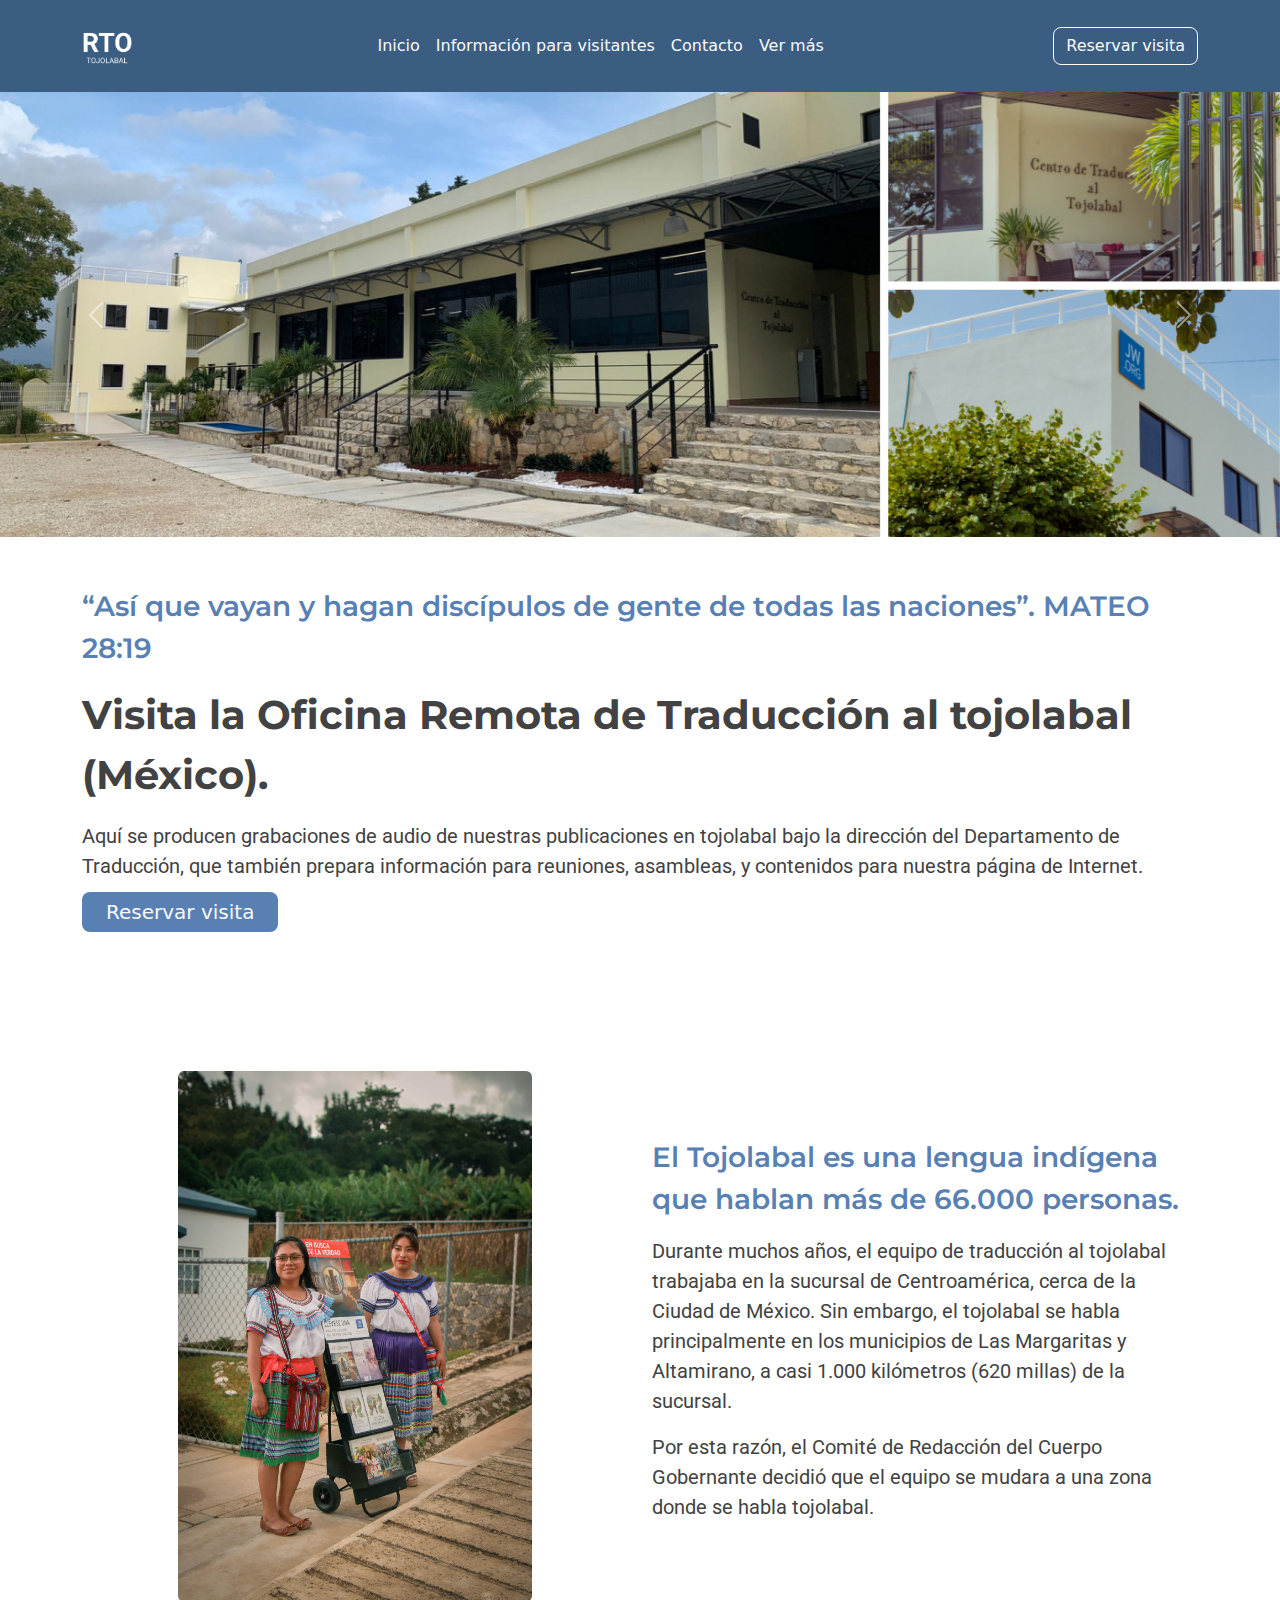
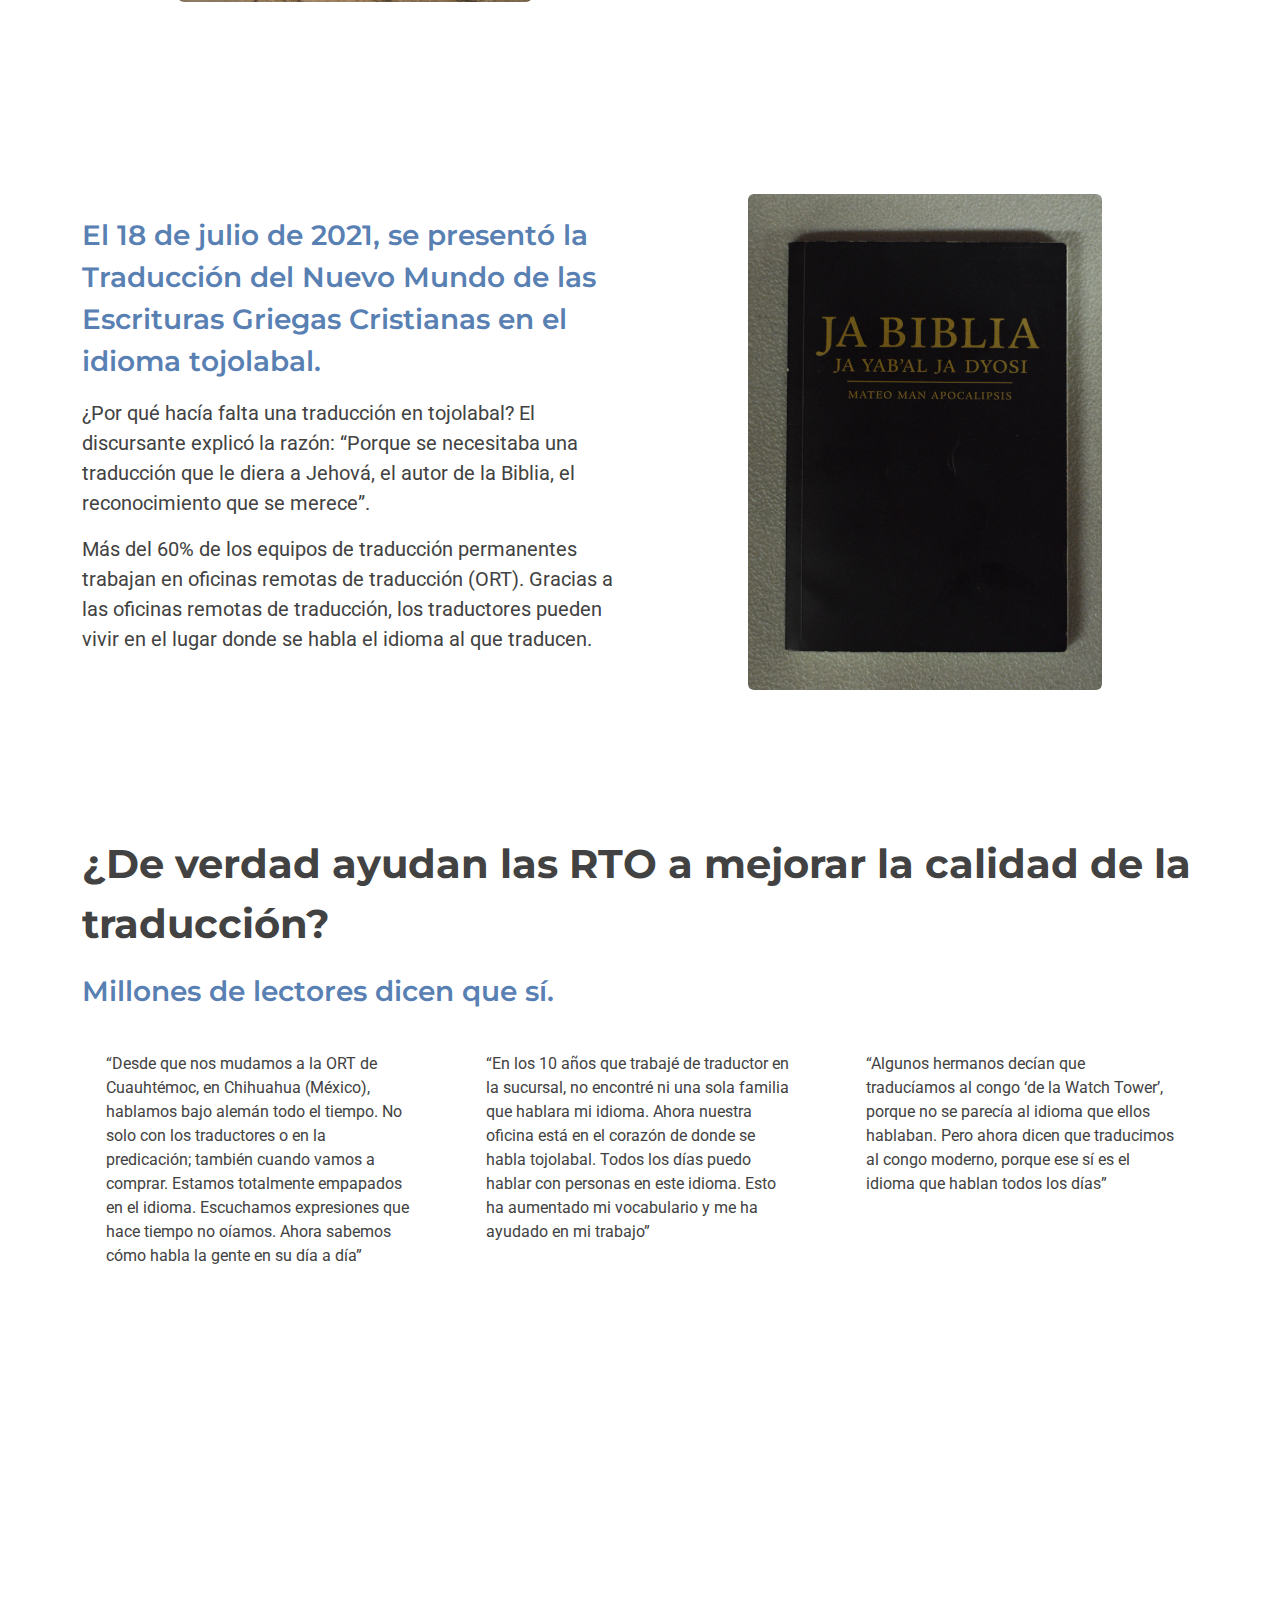
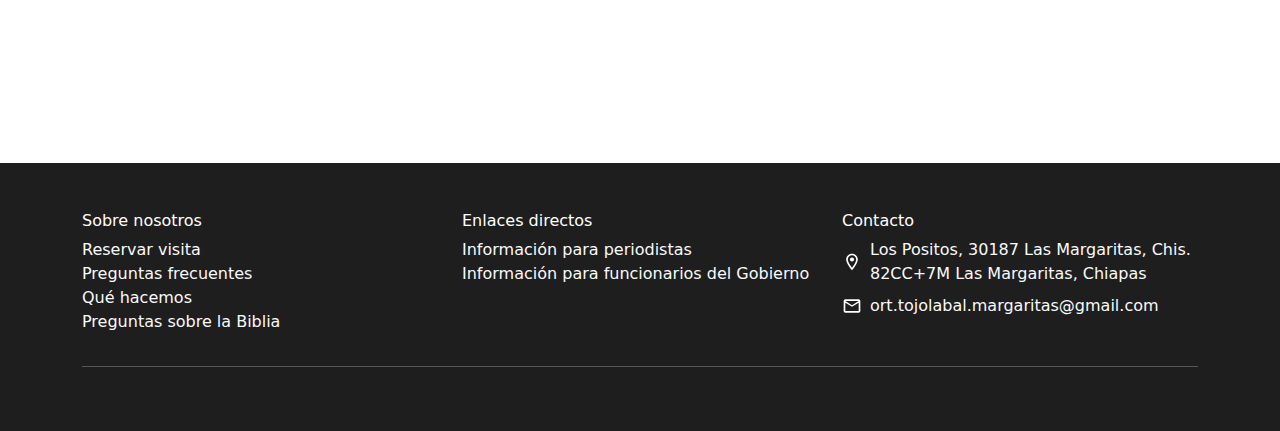
==== commit 068456bc: "Add files via upload" ====
--- a/index.html
+++ b/index.html
@@ -46,13 +46,13 @@
     <div id="carouselExample" class="carousel slide">
         <div class="carousel-inner">
           <div class="carousel-item active">
-            <img src="assets/img/banner3.jpg" class="d-block w-100" alt="...">
+            <img src="assets/img/im1.jpg" class="d-block w-100" alt="...">
           </div>
           <div class="carousel-item">
-            <img src="assets/img/banner2.jpg" class="d-block w-100" alt="...">
+            <img src="assets/img/im2.jpg" class="d-block w-100" alt="...">
           </div>
           <div class="carousel-item">
-            <img src="assets/img/banner.jpg" class="d-block w-100" alt="...">
+            <img src="assets/img/im3.jpg" class="d-block w-100" alt="...">
           </div>
         </div>
         <button class="carousel-control-prev" type="button" data-bs-target="#carouselExample" data-bs-slide="prev">
@@ -132,7 +132,7 @@
                 </div>
                 <div class="col">
                     <div>
-                        <p class="p-4 texcard">“En los 10 años que trabajé de traductor en la sucursal, no encontré ni una sola familia que hablara mi idioma. Ahora nuestra oficina está en el corazón de donde se habla tojolabal. Todos los días puedo hablar con personas en este idioma. Esto ha aumentado mi vocabulario y meha ayudado en mi trabajo”</p>
+                        <p class="p-4 texcard">“En los 10 años que trabajé de traductor en la sucursal, no encontré ni una sola familia que hablara mi idioma. Ahora nuestra oficina está en el corazón de donde se habla tojolabal. Todos los días puedo hablar con personas en este idioma. Esto ha aumentado mi vocabulario y me ha ayudado en mi trabajo”</p>
                     </div>
                 </div>
                 <div class="col">
@@ -189,13 +189,7 @@
                 </div>
             </div>
             <hr>
-            <div class="d-flex justify-content-end align-items-center pt-3">
-                <ul class="list-inline mb-0">
-                    <li class="list-inline-item"><a href="https://donate.jw.org/ui/S/donate-home.html#/donate"><img src="assets/img/Donete.svg"></a></li>
-                    <li class="list-inline-item"><a href="https://www.jw.org/es/"><img src="assets/img/JW.svg"></a></li>
-                    <li class="list-inline-item"><a href="https://www.jw.org/es/ayuda-en-l%C3%ADnea/jw-library/"><img src="assets/img/jwL.svg"></a></li>
-                </ul>
-            </div>
+            
         </div>
     </footer>
     
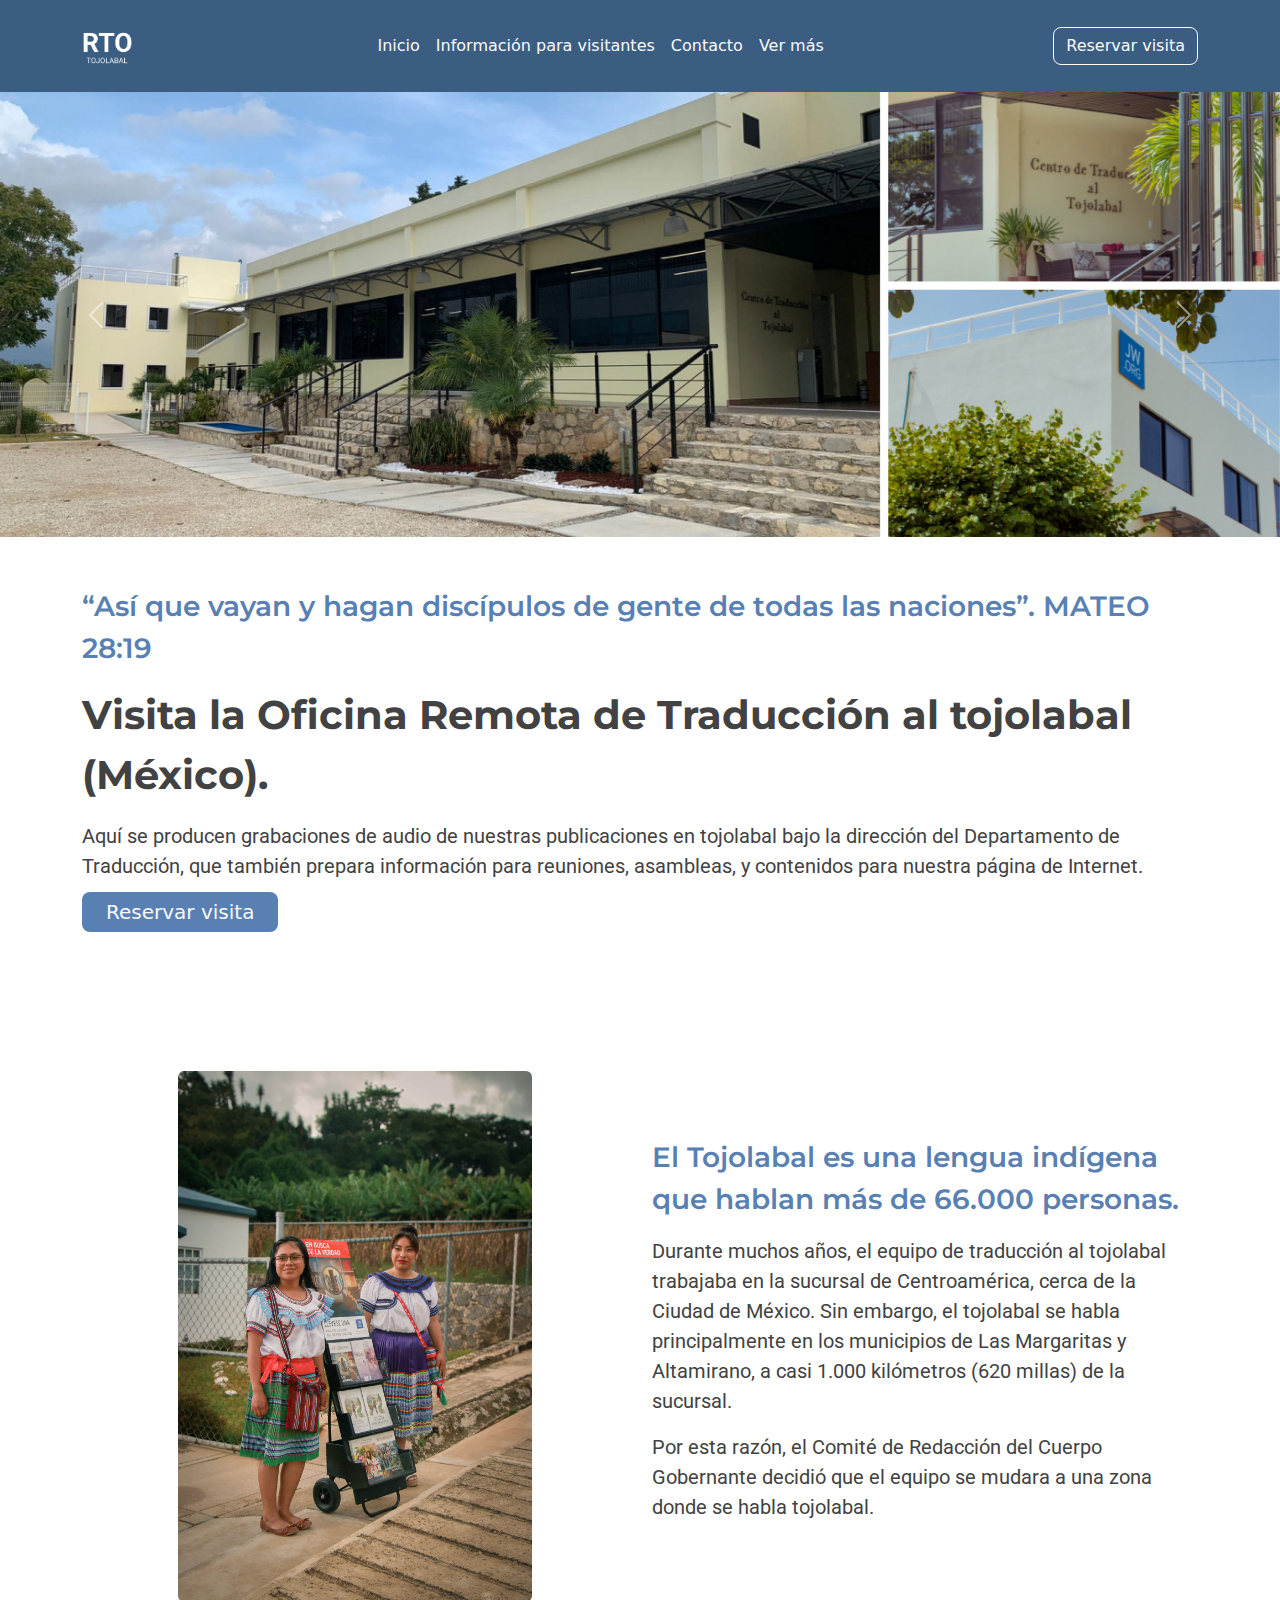
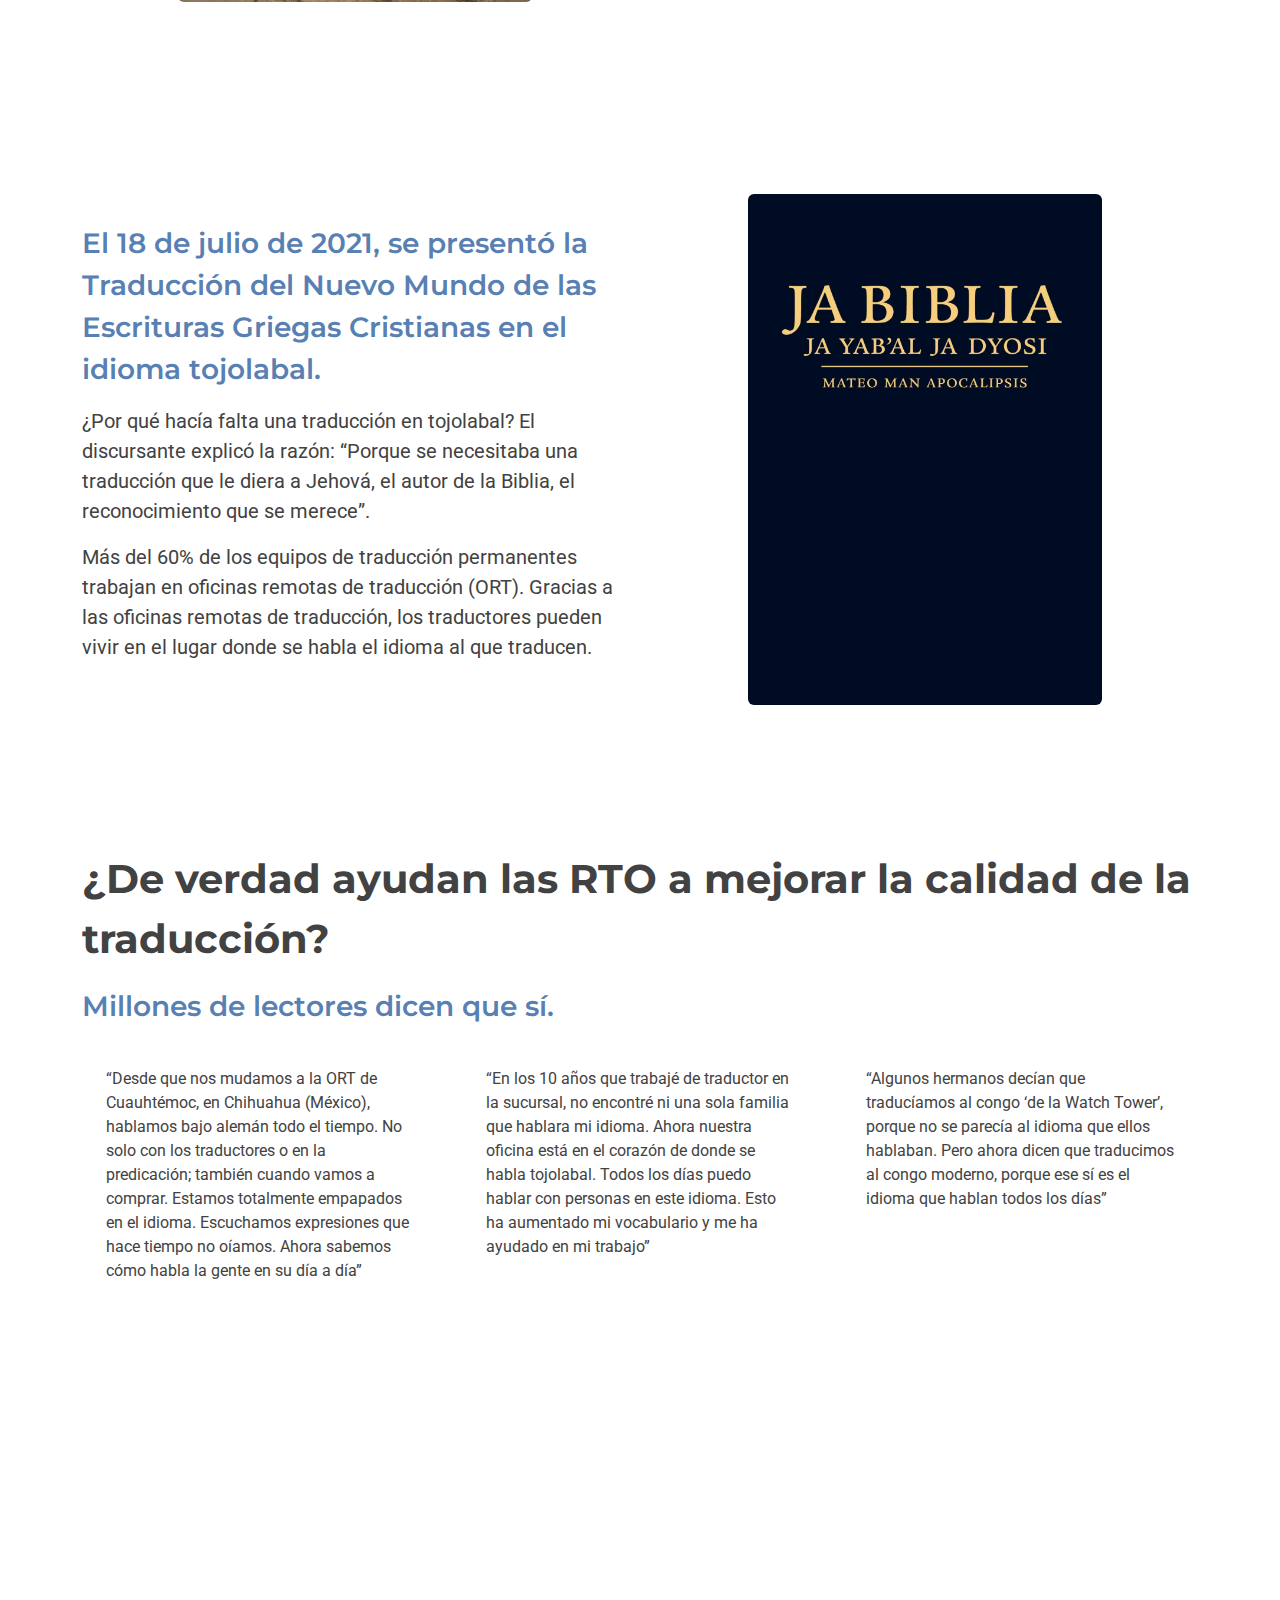
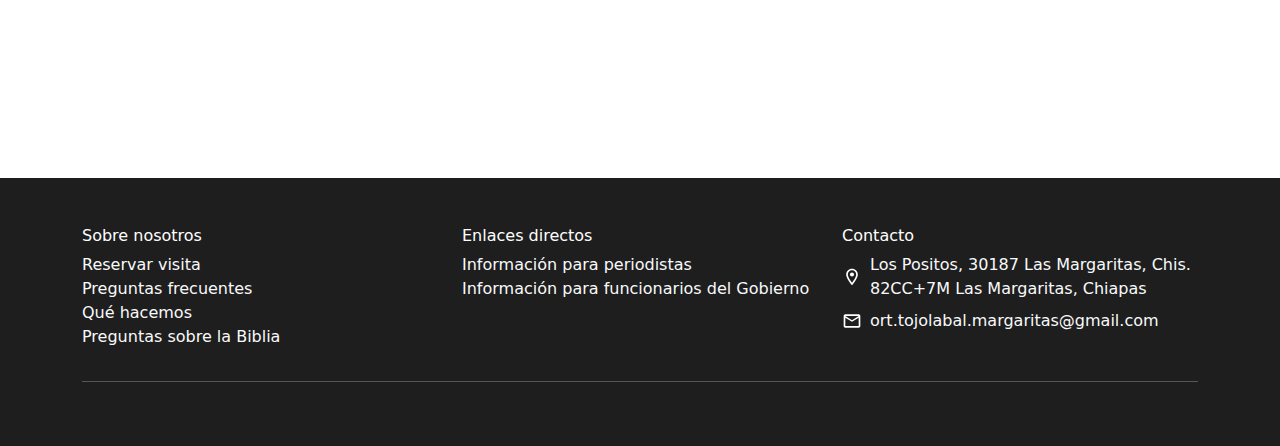
==== commit 06bd6350: "Update index.html" ====
--- a/index.html
+++ b/index.html
@@ -108,7 +108,7 @@
             </div>
             <div class="col-md-6">
                 <div class="p-xl-5 m-xl-5">
-                    <img class="rounded img-fluid w-100 fit-cover" style="min-height: 300px;" src="assets/img/IVN_0025.jpg">
+                    <img class="rounded img-fluid w-100 fit-cover" style="min-height: 300px;" src="assets/img/biblia.jpeg">
                 </div>
             </div>
         </div>
@@ -196,4 +196,4 @@
     <script src="assets/bootstrap/js/bootstrap.min.js"></script>
 </body>
 
-</html>+</html>
